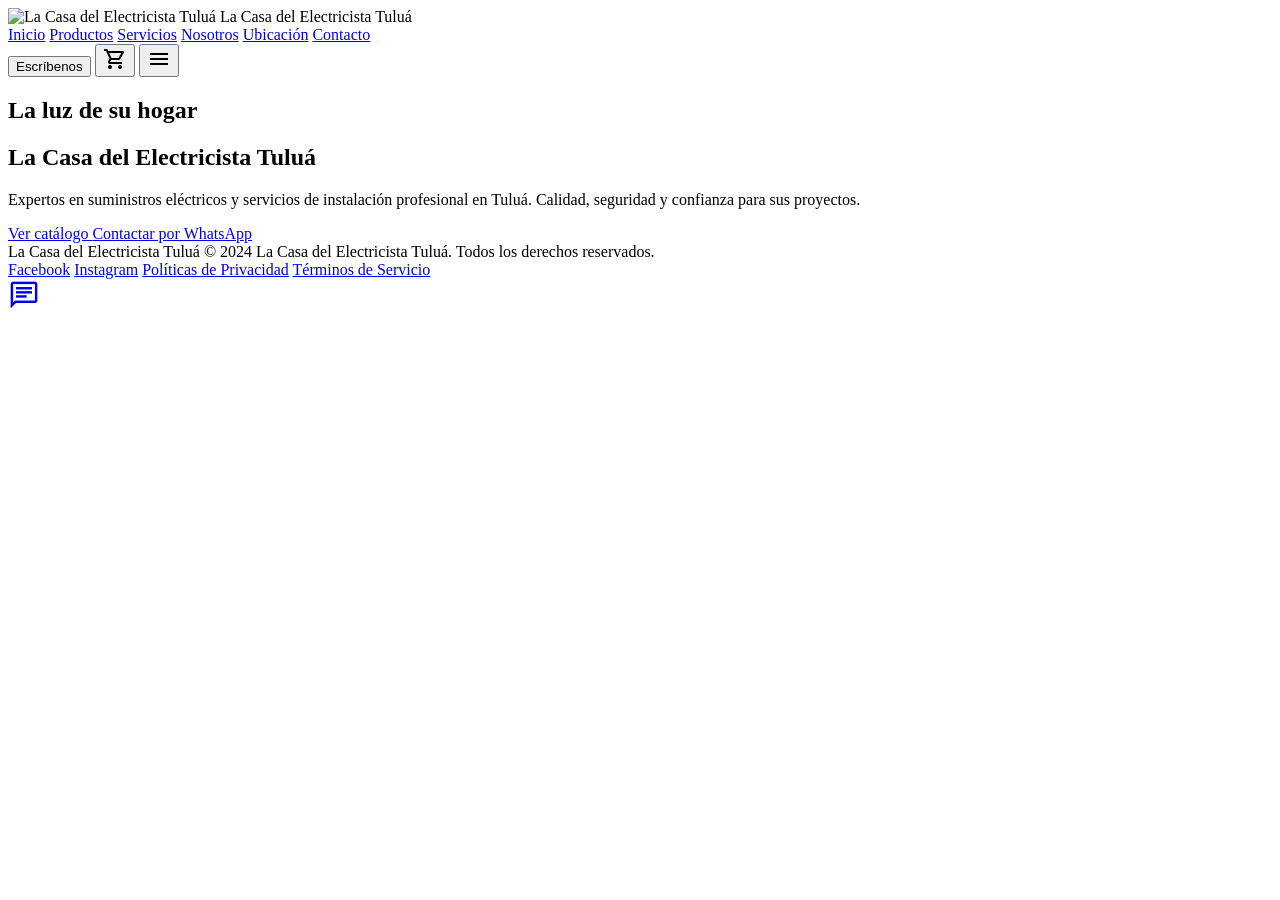
==== index.html @ 611d288b "Add index.html for Vercel static site" ====
<!DOCTYPE html>
<html class="light" lang="es"><head>
<meta charset="utf-8"/>
<meta content="width=device-width, initial-scale=1.0" name="viewport"/>
<title>La Casa del Electricista Tuluá - La luz de su hogar</title>
<!-- Google Fonts: Inter and Montserrat -->
<link href="https://fonts.googleapis.com" rel="preconnect"/>
<link crossorigin="" href="https://fonts.gstatic.com" rel="preconnect"/>
<link href="https://fonts.googleapis.com/css2?family=Inter:wght@400;500;600&amp;family=Montserrat:wght@600;700&amp;display=swap" rel="stylesheet"/>
<!-- Material Symbols Outlined -->
<link href="https://fonts.googleapis.com/css2?family=Material+Symbols+Outlined:wght,FILL@100..700,0..1&amp;display=swap" rel="stylesheet"/>
<link href="https://fonts.googleapis.com/css2?family=Material+Symbols+Outlined:wght,FILL@100..700,0..1&amp;display=swap" rel="stylesheet"/>
<style>
        .material-symbols-outlined {
            font-family: 'Material Symbols Outlined';
            font-weight: normal;
            font-style: normal;
            font-size: 24px;
            line-height: 1;
            letter-spacing: normal;
            text-transform: none;
            display: inline-block;
            white-space: nowrap;
            word-wrap: normal;
            direction: ltr;
            -webkit-font-feature-settings: 'liga';
            -webkit-font-smoothing: antialiased;
        }
    </style>
<!-- Tailwind CSS -->
<script src="https://cdn.tailwindcss.com?plugins=forms,container-queries"></script>
<script id="tailwind-config">
        tailwind.config = {
            darkMode: "class",
            theme: {
                extend: {
                    "colors": {
                        "tertiary-fixed": "#66ff8e",
                        "on-primary-fixed-variant": "#5b4300",
                        "on-secondary-container": "#55637d",
                        "surface": "#f7f9fb",
                        "secondary": "#515f78",
                        "secondary-fixed-dim": "#b9c7e4",
                        "on-error-container": "#93000a",
                        "surface-tint": "#785900",
                        "surface-bright": "#f7f9fb",
                        "on-tertiary-container": "#00632a",
                        "primary-fixed": "#ffdf9e",
                        "on-tertiary": "#ffffff",
                        "surface-container-high": "#e6e8ea",
                        "on-secondary": "#ffffff",
                        "error": "#ba1a1a",
                        "surface-container": "#eceef0",
                        "on-surface": "#191c1e",
                        "tertiary-fixed-dim": "#3de273",
                        "on-background": "#191c1e",
                        "on-tertiary-fixed-variant": "#005322",
                        "on-surface-variant": "#4f4632",
                        "surface-container-highest": "#e0e3e5",
                        "primary": "#785900",
                        "primary-fixed-dim": "#fabd00",
                        "background": "#f7f9fb",
                        "tertiary": "#006d2f",
                        "outline-variant": "#d4c5ab",
                        "secondary-fixed": "#d6e3ff",
                        "on-secondary-fixed-variant": "#39475f",
                        "inverse-on-surface": "#eff1f3",
                        "inverse-surface": "#2d3133",
                        "on-primary-fixed": "#261a00",
                        "secondary-container": "#d2e0fe",
                        "surface-dim": "#d8dadc",
                        "error-container": "#ffdad6",
                        "on-tertiary-fixed": "#002109",
                        "on-primary": "#ffffff",
                        "surface-container-low": "#f2f4f6",
                        "outline": "#827660",
                        "surface-container-lowest": "#ffffff",
                        "surface-variant": "#e0e3e5",
                        "primary-container": "#ffc107",
                        "on-secondary-fixed": "#0d1c32",
                        "inverse-primary": "#fabd00",
                        "on-primary-container": "#6d5100",
                        "on-error": "#ffffff",
                        "tertiary-container": "#43e777"
                    },
                    "borderRadius": {
                        "DEFAULT": "0.25rem",
                        "lg": "0.5rem",
                        "xl": "0.75rem",
                        "full": "9999px"
                    },
                    "spacing": {
                        "stack-md": "16px",
                        "stack-lg": "32px",
                        "stack-sm": "8px",
                        "gutter": "24px",
                        "margin-mobile": "16px",
                        "unit": "4px",
                        "margin-desktop": "48px",
                        "container-max": "1280px"
                    },
                    "fontFamily": {
                        "label-md": ["Inter"],
                        "body-md": ["Inter"],
                        "headline-lg": ["Montserrat"],
                        "body-lg": ["Inter"],
                        "headline-lg-mobile": ["Montserrat"],
                        "label-sm": ["Inter"],
                        "headline-md": ["Montserrat"],
                        "headline-xl": ["Montserrat"]
                    },
                    "fontSize": {
                        "label-md": ["14px", { "lineHeight": "20px", "fontWeight": "600" }],
                        "body-md": ["16px", { "lineHeight": "24px", "fontWeight": "400" }],
                        "headline-lg": ["32px", { "lineHeight": "40px", "letterSpacing": "-0.01em", "fontWeight": "700" }],
                        "body-lg": ["18px", { "lineHeight": "28px", "fontWeight": "400" }],
                        "headline-lg-mobile": ["28px", { "lineHeight": "36px", "fontWeight": "700" }],
                        "label-sm": ["12px", { "lineHeight": "16px", "fontWeight": "500" }],
                        "headline-md": ["24px", { "lineHeight": "32px", "fontWeight": "600" }],
                        "headline-xl": ["48px", { "lineHeight": "56px", "letterSpacing": "-0.02em", "fontWeight": "700" }]
                    }
                }
            }
        }
    </script>
</head>
<body class="bg-background text-on-background font-body-md antialiased selection:bg-primary-container selection:text-on-primary-container">
<!-- TopNavBar -->
<nav class="sticky top-0 w-full z-50 flex justify-between items-center px-gutter py-4 bg-surface/95 backdrop-blur-md border-b border-outline-variant dark:border-outline shadow-sm dark:shadow-none">
<div class="flex items-center gap-unit">
<img alt="La Casa del Electricista Tuluá" class="h-10 w-10 object-contain" src="https://lh3.googleusercontent.com/aida-public/[base64]"/>
<span class="text-headline-md font-headline-md font-bold text-primary dark:text-primary-fixed-dim hidden sm:block ml-2">La Casa del Electricista Tuluá</span>
</div>
<div class="hidden lg:flex items-center gap-stack-md font-label-md text-label-md">
<a class="text-primary dark:text-primary-fixed-dim border-b-2 border-primary dark:border-primary-fixed-dim pb-1" href="#">Inicio</a>
<a class="text-secondary dark:text-secondary-fixed-dim hover:text-primary dark:hover:text-primary-fixed-dim transition-colors hover:bg-surface-container-low dark:hover:bg-surface-container-highest px-2 py-1 rounded" href="#productos">Productos</a>
<a class="text-secondary dark:text-secondary-fixed-dim hover:text-primary dark:hover:text-primary-fixed-dim transition-colors hover:bg-surface-container-low dark:hover:bg-surface-container-highest px-2 py-1 rounded" href="#servicios">Servicios</a>
<a class="text-secondary dark:text-secondary-fixed-dim hover:text-primary dark:hover:text-primary-fixed-dim transition-colors hover:bg-surface-container-low dark:hover:bg-surface-container-highest px-2 py-1 rounded" href="#nosotros">Nosotros</a>
<a class="text-secondary dark:text-secondary-fixed-dim hover:text-primary dark:hover:text-primary-fixed-dim transition-colors hover:bg-surface-container-low dark:hover:bg-surface-container-highest px-2 py-1 rounded" href="#ubicacion">Ubicación</a>
<a class="text-secondary dark:text-secondary-fixed-dim hover:text-primary dark:hover:text-primary-fixed-dim transition-colors hover:bg-surface-container-low dark:hover:bg-surface-container-highest px-2 py-1 rounded" href="#contacto">Contacto</a>
</div>
<div class="flex items-center gap-stack-md">
<button class="hidden md:flex items-center gap-2 bg-[#25D366] text-white font-label-md px-4 py-2 rounded-lg hover:opacity-90 transition-opacity">
                Escríbenos
            </button>
<button class="p-2 text-primary hover:bg-surface-container-low rounded-full transition-colors">
<span class="material-symbols-outlined">shopping_cart</span>
</button>
<button class="lg:hidden p-2 text-primary hover:bg-surface-container-low rounded-full transition-colors">
<span class="material-symbols-outlined">menu</span>
</button>
</div>
</nav>
<!-- Main Content -->
<main>
<!-- Hero Section -->
<section class="relative min-h-[80vh] flex items-center justify-center overflow-hidden">
<div class="absolute inset-0 z-0">
<div class="bg-cover bg-center w-full h-full absolute inset-0" data-alt="A modern, high-end residential interior showcasing sophisticated warm LED lighting design. The scene is bright and airy, reflecting a professional electrical installation. The palette features neutral whites and deep navys with striking golden light accents, conveying trustworthiness and expertise." style="background-image: url('https://lh3.googleusercontent.com/aida-public/[base64]')"></div>
<div class="absolute inset-0 bg-surface/80 backdrop-blur-sm"></div>
</div>
<div class="relative z-10 text-center px-margin-mobile md:px-margin-desktop max-w-container-max mx-auto py-stack-lg">
<h2 class="text-primary-container font-headline-md text-headline-md md:font-headline-lg md:text-headline-lg mb-stack-sm tracking-wide uppercase">La luz de su hogar</h2>
<h1 class="text-primary font-headline-lg-mobile text-headline-lg-mobile md:font-headline-xl md:text-headline-xl font-bold mb-stack-md leading-tight">La Casa del Electricista Tuluá</h1>
<p class="text-on-surface-variant font-body-md text-body-md md:font-body-lg md:text-body-lg max-w-2xl mx-auto mb-stack-lg">
                    Expertos en suministros eléctricos y servicios de instalación profesional en Tuluá. Calidad, seguridad y confianza para sus proyectos.
                </p>
<div class="flex flex-col sm:flex-row gap-stack-md justify-center items-center">
<a class="bg-primary-container text-on-primary-fixed-variant font-label-md text-label-md px-8 py-4 rounded-lg hover:bg-primary-fixed transition-colors w-full sm:w-auto text-center shadow-sm" href="#productos">
                         Ver catálogo
                     </a>
<a class="bg-[#25D366] text-white font-label-md text-label-md px-8 py-4 rounded-lg hover:opacity-91 transition-opacity w-full sm:w-auto text-center shadow-sm flex items-center justify-center gap-2" href="#contacto">
                         Contactar por WhatsApp
                     </a>
</div>
</div>
</section>
</main>
<!-- Footer -->
<footer class="bg-secondary-container dark:bg-on-secondary-fixed-variant text-on-secondary-container dark:text-secondary-fixed w-full py-stack-lg px-gutter flex flex-col md:flex-row justify-between items-center gap-stack-md">
<div class="flex flex-col items-center md:items-start gap-unit">
<span class="font-headline-md text-headline-md font-bold text-on-secondary-container dark:text-secondary-fixed">La Casa del Electricista Tuluá</span>
<span class="font-body-md text-body-md text-on-secondary-container/80">© 2024 La Casa del Electricista Tuluá. Todos los derechos reservados.</span>
</div>
<div class="flex flex-wrap justify-center gap-stack-md font-label-sm text-label-sm">
<a class="text-on-secondary-container dark:text-secondary-fixed-dim hover:text-primary dark:hover:text-primary-fixed transition-colors duration-200 ease-in-out" href="#">Facebook</a>
<a class="text-on-secondary-container dark:text-secondary-fixed-dim hover:text-primary dark:hover:text-primary-fixed transition-colors duration-200 ease-in-out" href="#">Instagram</a>
<a class="text-on-secondary-container dark:text-secondary-fixed-dim hover:text-primary dark:hover:text-primary-fixed transition-colors duration-200 ease-in-out" href="#">Políticas de Privacidad</a>
<a class="text-on-secondary-container dark:text-secondary-fixed-dim hover:text-primary dark:hover:text-primary-fixed transition-colors duration-200 ease-in-out" href="#">Términos de Servicio</a>
</div>
</footer>
<!-- Floating WhatsApp Button -->
<a class="fixed bottom-6 right-6 z-50 bg-[#25D366] text-white p-4 rounded-full shadow-[0_4px_12px_rgba(37,211,102,0.3)] hover:scale-105 transition-transform flex items-center justify-center" href="#">
<span class="material-symbols-outlined" style="font-size: 32px;">chat</span>
</a>
</body>
</html>
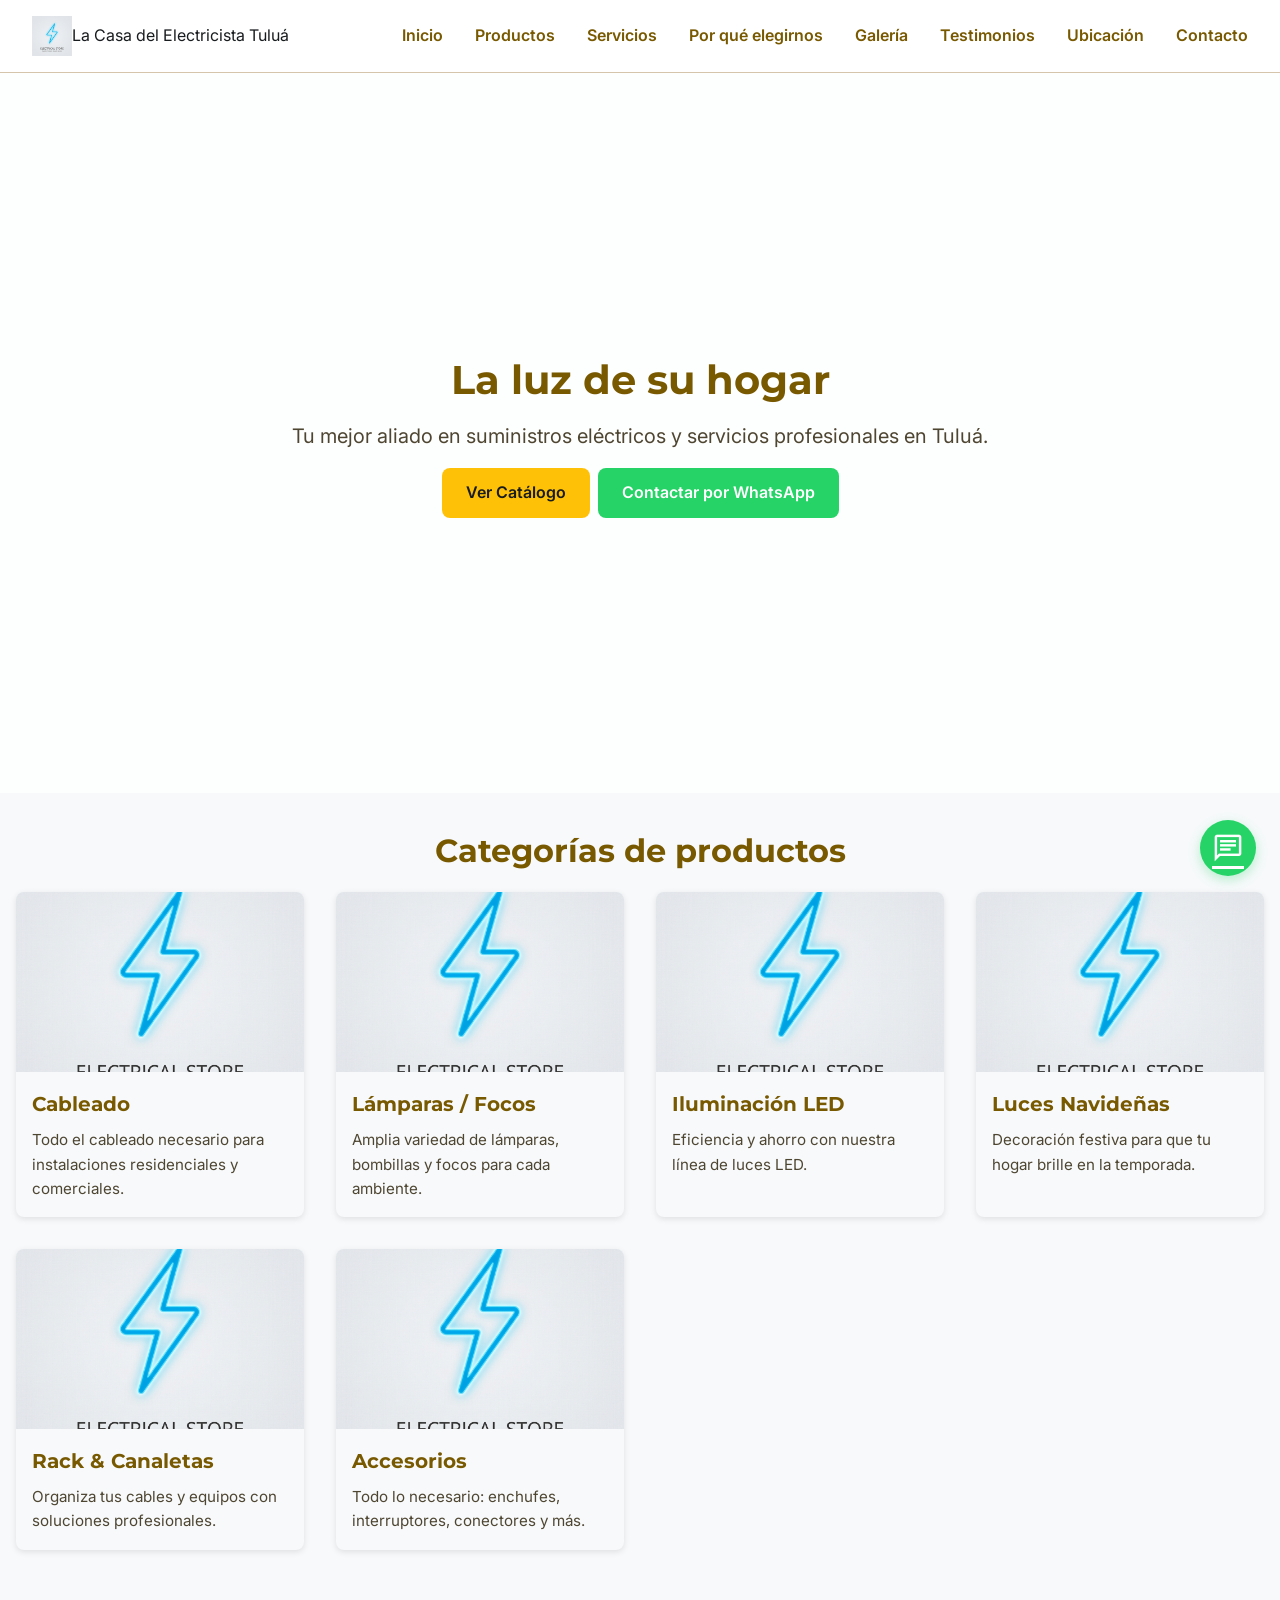
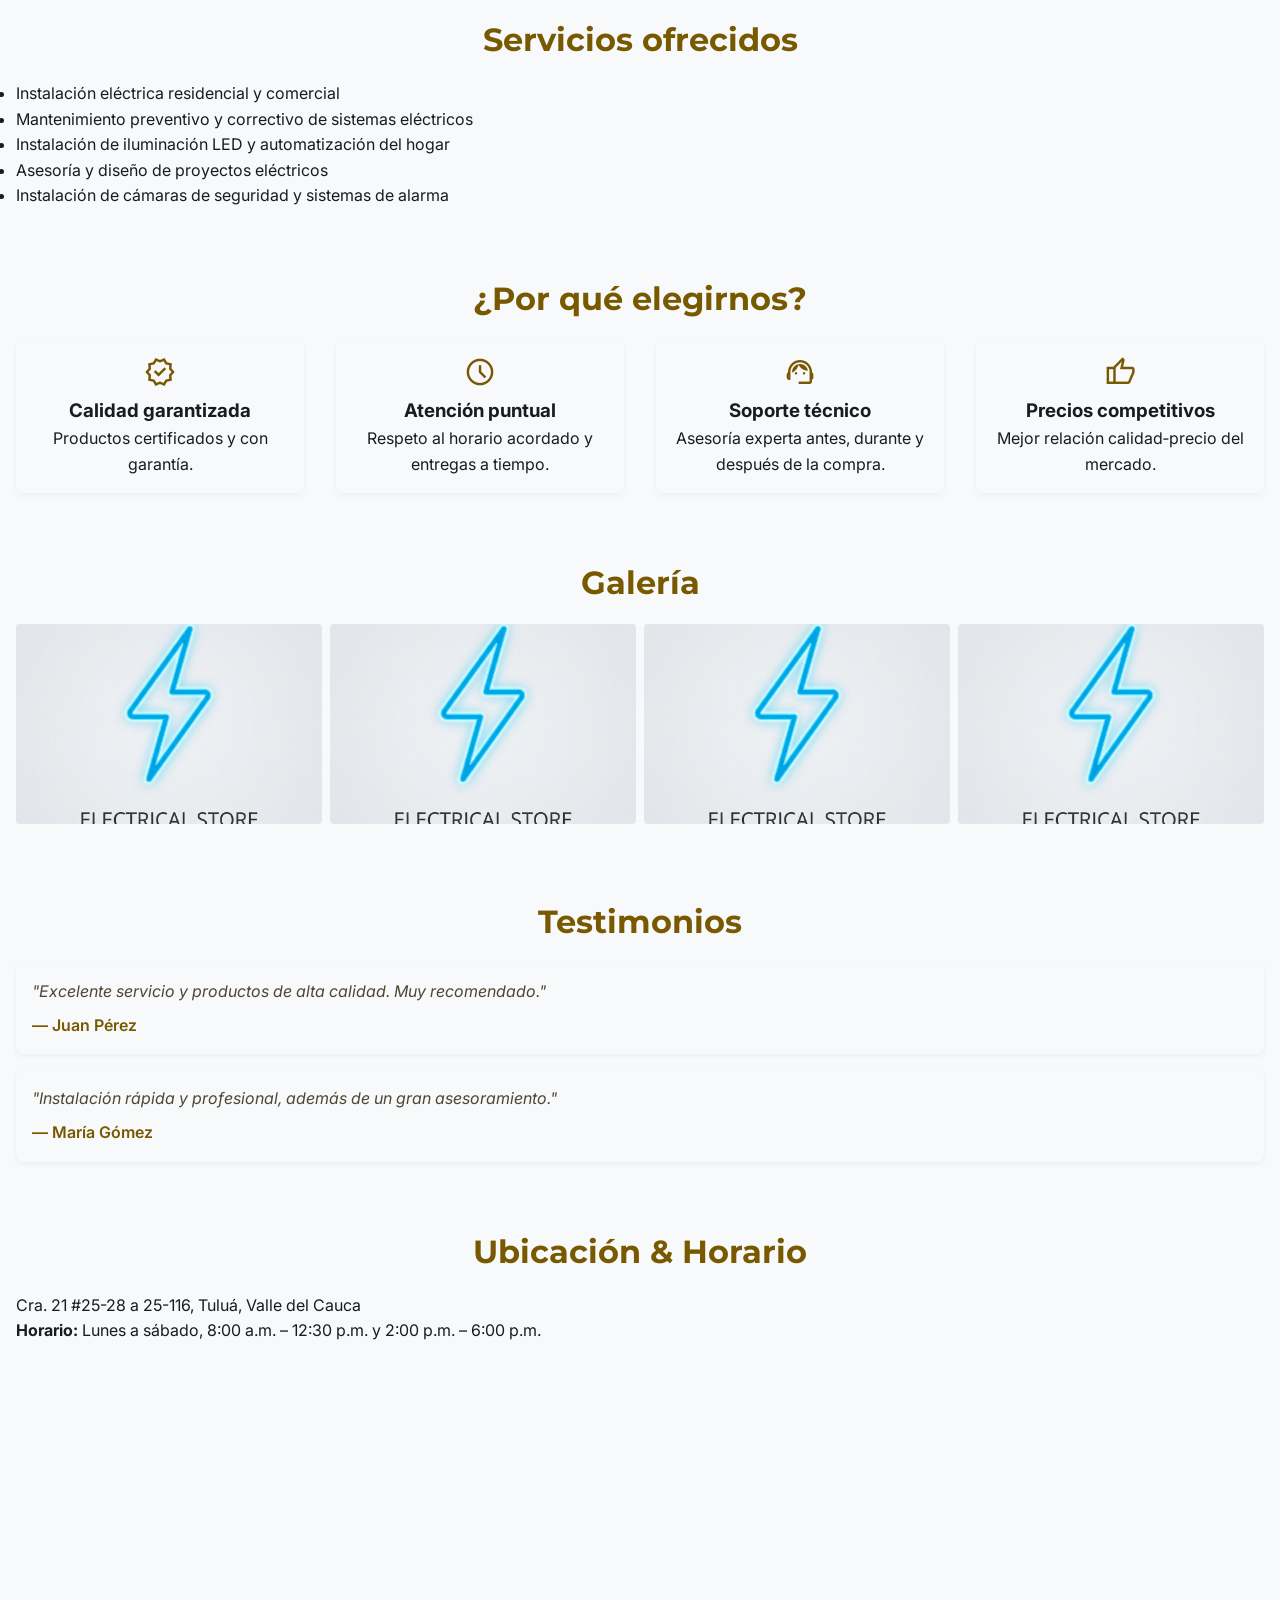
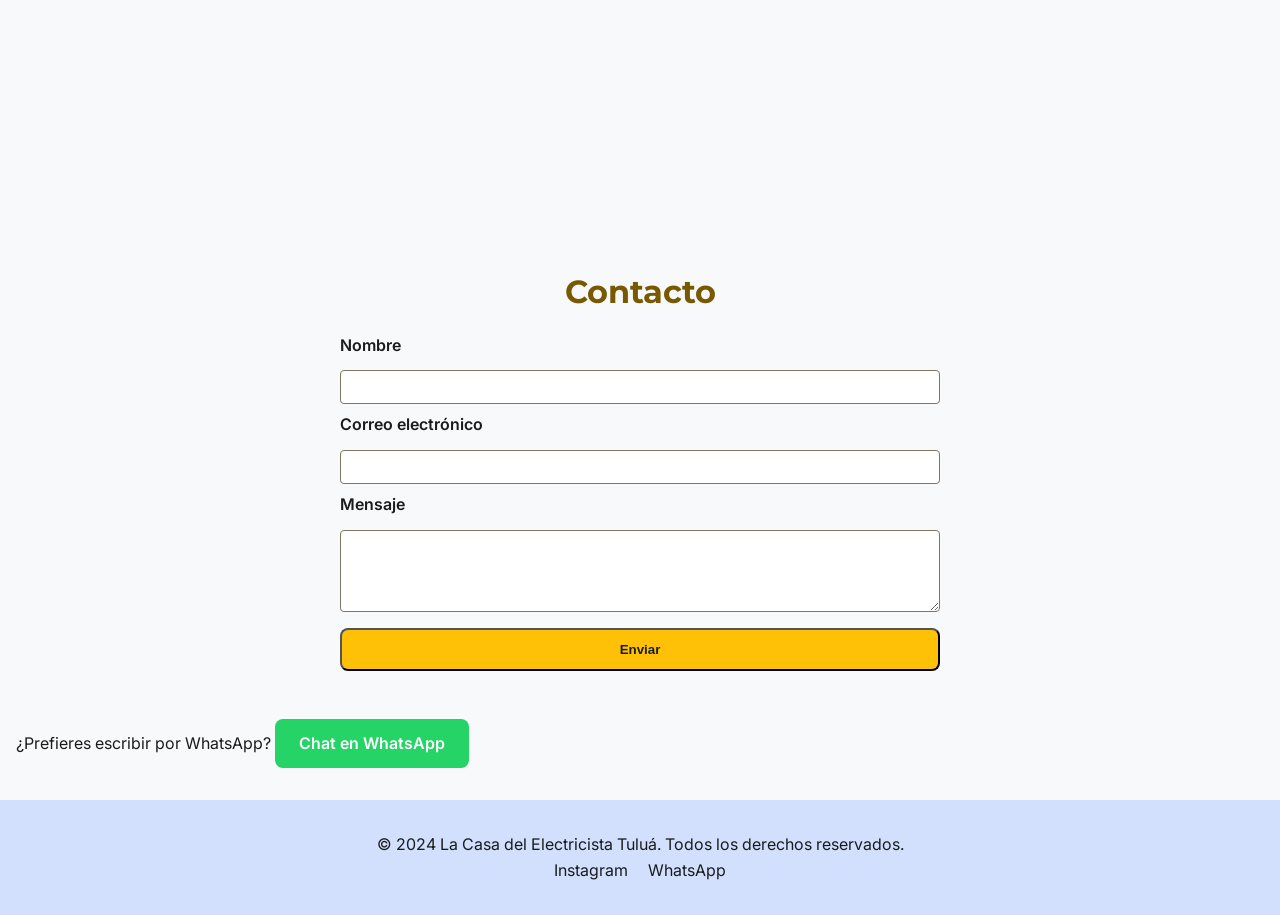
==== commit e617a9c5: "Mejoras de UI y corrección del mapa: centrado y ancho completo del iframe, eliminación del botón de " ====
--- a/index.html
+++ b/index.html
@@ -1,197 +1,228 @@
 <!DOCTYPE html>
-<html class="light" lang="es"><head>
-<meta charset="utf-8"/>
-<meta content="width=device-width, initial-scale=1.0" name="viewport"/>
-<title>La Casa del Electricista Tuluá - La luz de su hogar</title>
-<!-- Google Fonts: Inter and Montserrat -->
-<link href="https://fonts.googleapis.com" rel="preconnect"/>
-<link crossorigin="" href="https://fonts.gstatic.com" rel="preconnect"/>
-<link href="https://fonts.googleapis.com/css2?family=Inter:wght@400;500;600&amp;family=Montserrat:wght@600;700&amp;display=swap" rel="stylesheet"/>
-<!-- Material Symbols Outlined -->
-<link href="https://fonts.googleapis.com/css2?family=Material+Symbols+Outlined:wght,FILL@100..700,0..1&amp;display=swap" rel="stylesheet"/>
-<link href="https://fonts.googleapis.com/css2?family=Material+Symbols+Outlined:wght,FILL@100..700,0..1&amp;display=swap" rel="stylesheet"/>
-<style>
-        .material-symbols-outlined {
-            font-family: 'Material Symbols Outlined';
-            font-weight: normal;
-            font-style: normal;
-            font-size: 24px;
-            line-height: 1;
-            letter-spacing: normal;
-            text-transform: none;
-            display: inline-block;
-            white-space: nowrap;
-            word-wrap: normal;
-            direction: ltr;
-            -webkit-font-feature-settings: 'liga';
-            -webkit-font-smoothing: antialiased;
-        }
-    </style>
-<!-- Tailwind CSS -->
-<script src="https://cdn.tailwindcss.com?plugins=forms,container-queries"></script>
-<script id="tailwind-config">
-        tailwind.config = {
-            darkMode: "class",
-            theme: {
-                extend: {
-                    "colors": {
-                        "tertiary-fixed": "#66ff8e",
-                        "on-primary-fixed-variant": "#5b4300",
-                        "on-secondary-container": "#55637d",
-                        "surface": "#f7f9fb",
-                        "secondary": "#515f78",
-                        "secondary-fixed-dim": "#b9c7e4",
-                        "on-error-container": "#93000a",
-                        "surface-tint": "#785900",
-                        "surface-bright": "#f7f9fb",
-                        "on-tertiary-container": "#00632a",
-                        "primary-fixed": "#ffdf9e",
-                        "on-tertiary": "#ffffff",
-                        "surface-container-high": "#e6e8ea",
-                        "on-secondary": "#ffffff",
-                        "error": "#ba1a1a",
-                        "surface-container": "#eceef0",
-                        "on-surface": "#191c1e",
-                        "tertiary-fixed-dim": "#3de273",
-                        "on-background": "#191c1e",
-                        "on-tertiary-fixed-variant": "#005322",
-                        "on-surface-variant": "#4f4632",
-                        "surface-container-highest": "#e0e3e5",
-                        "primary": "#785900",
-                        "primary-fixed-dim": "#fabd00",
-                        "background": "#f7f9fb",
-                        "tertiary": "#006d2f",
-                        "outline-variant": "#d4c5ab",
-                        "secondary-fixed": "#d6e3ff",
-                        "on-secondary-fixed-variant": "#39475f",
-                        "inverse-on-surface": "#eff1f3",
-                        "inverse-surface": "#2d3133",
-                        "on-primary-fixed": "#261a00",
-                        "secondary-container": "#d2e0fe",
-                        "surface-dim": "#d8dadc",
-                        "error-container": "#ffdad6",
-                        "on-tertiary-fixed": "#002109",
-                        "on-primary": "#ffffff",
-                        "surface-container-low": "#f2f4f6",
-                        "outline": "#827660",
-                        "surface-container-lowest": "#ffffff",
-                        "surface-variant": "#e0e3e5",
-                        "primary-container": "#ffc107",
-                        "on-secondary-fixed": "#0d1c32",
-                        "inverse-primary": "#fabd00",
-                        "on-primary-container": "#6d5100",
-                        "on-error": "#ffffff",
-                        "tertiary-container": "#43e777"
-                    },
-                    "borderRadius": {
-                        "DEFAULT": "0.25rem",
-                        "lg": "0.5rem",
-                        "xl": "0.75rem",
-                        "full": "9999px"
-                    },
-                    "spacing": {
-                        "stack-md": "16px",
-                        "stack-lg": "32px",
-                        "stack-sm": "8px",
-                        "gutter": "24px",
-                        "margin-mobile": "16px",
-                        "unit": "4px",
-                        "margin-desktop": "48px",
-                        "container-max": "1280px"
-                    },
-                    "fontFamily": {
-                        "label-md": ["Inter"],
-                        "body-md": ["Inter"],
-                        "headline-lg": ["Montserrat"],
-                        "body-lg": ["Inter"],
-                        "headline-lg-mobile": ["Montserrat"],
-                        "label-sm": ["Inter"],
-                        "headline-md": ["Montserrat"],
-                        "headline-xl": ["Montserrat"]
-                    },
-                    "fontSize": {
-                        "label-md": ["14px", { "lineHeight": "20px", "fontWeight": "600" }],
-                        "body-md": ["16px", { "lineHeight": "24px", "fontWeight": "400" }],
-                        "headline-lg": ["32px", { "lineHeight": "40px", "letterSpacing": "-0.01em", "fontWeight": "700" }],
-                        "body-lg": ["18px", { "lineHeight": "28px", "fontWeight": "400" }],
-                        "headline-lg-mobile": ["28px", { "lineHeight": "36px", "fontWeight": "700" }],
-                        "label-sm": ["12px", { "lineHeight": "16px", "fontWeight": "500" }],
-                        "headline-md": ["24px", { "lineHeight": "32px", "fontWeight": "600" }],
-                        "headline-xl": ["48px", { "lineHeight": "56px", "letterSpacing": "-0.02em", "fontWeight": "700" }]
-                    }
-                }
-            }
-        }
-    </script>
+<html lang="es" dir="ltr" class="light">
+<head>
+  <meta charset="utf-8" />
+  <meta name="viewport" content="width=device-width, initial-scale=1.0" />
+  <title>La Casa del Electricista Tuluá – La luz de su hogar</title>
+  <meta name="description" content="La Casa del Electricista Tuluá vende artículos eléctricos para el hogar: cableado, lámparas, focos, luces LED, luces navideñas, rack y canaletas, accesorios. Horario: L‑S 8‑12:30 y 14‑18. Contacto por WhatsApp." />
+  <meta property="og:title" content="La Casa del Electricista Tuluá – La luz de su hogar" />
+  <meta property="og:description" content="Venta de artículos eléctricos y servicios de instalación en Tuluá." />
+  <meta property="og:image" content="/assets/img/og-image.webp" />
+  <meta property="og:url" content="https://la-casa-del-electricista-cyan.vercel.app/" />
+  <meta property="og:type" content="website" />
+  <link rel="icon" href="/favicon.svg" type="image/svg+xml" />
+  <link href="https://fonts.googleapis.com" rel="preconnect" />
+  <link href="https://fonts.gstatic.com" rel="preconnect" crossorigin />
+  <link href="https://fonts.googleapis.com/css2?family=Inter:wght@400;500;600&family=Montserrat:wght@600;700&display=swap" rel="stylesheet" />
+  <link href="https://fonts.googleapis.com/css2?family=Material+Symbols+Outlined:wght,FILL@100..700,0..1&display=swap" rel="stylesheet" />
+  <link rel="stylesheet" href="/css/styles.css" />
+  <script src="/js/main.js" defer></script>
 </head>
-<body class="bg-background text-on-background font-body-md antialiased selection:bg-primary-container selection:text-on-primary-container">
-<!-- TopNavBar -->
-<nav class="sticky top-0 w-full z-50 flex justify-between items-center px-gutter py-4 bg-surface/95 backdrop-blur-md border-b border-outline-variant dark:border-outline shadow-sm dark:shadow-none">
-<div class="flex items-center gap-unit">
-<img alt="La Casa del Electricista Tuluá" class="h-10 w-10 object-contain" src="https://lh3.googleusercontent.com/aida-public/[base64]"/>
-<span class="text-headline-md font-headline-md font-bold text-primary dark:text-primary-fixed-dim hidden sm:block ml-2">La Casa del Electricista Tuluá</span>
+<body>
+  <!-- Header / Nav -->
+  <header class="header" role="banner">
+    <div class="header__logo">
+      <img src="/assets/img/placeholder.webp" alt="Logo La Casa del Electricista" />
+      <span class="header__title">La Casa del Electricista Tuluá</span>
+    </div>
+    <nav class="header__nav" role="navigation" aria-label="Menú principal">
+      <a href="#inicio">Inicio</a>
+      <a href="#productos">Productos</a>
+      <a href="#servicios">Servicios</a>
+      <a href="#por-que">Por qué elegirnos</a>
+      <a href="#galeria">Galería</a>
+      <a href="#testimonios">Testimonios</a>
+      <a href="#ubicacion">Ubicación</a>
+      <a href="#contacto">Contacto</a>
+    </nav>
+    <button class="header__toggle" aria-label="Abrir menú">
+      <span class="material-symbols-outlined">menu</span>
+    </button>
+  </header>
+
+  <!-- Hero Section -->
+  <section id="inicio" class="hero" style="background-image:url('/assets/img/hero.webp');" aria-label="Sección principal">
+    <div class="hero__content">
+      <h1 class="hero__title">La luz de su hogar</h1>
+      <p class="hero__subtitle">Tu mejor aliado en suministros eléctricos y servicios profesionales en Tuluá.</p>
+      <div class="hero__cta">
+        <a href="#productos" class="btn btn--primary">Ver Catálogo</a>
+        <a href="https://wa.me/573225260056" class="btn btn--whatsapp" target="_blank" rel="noopener">Contactar por WhatsApp</a>
+      </div>
+    </div>
+  </section>
+
+  <!-- Categorías de Productos -->
+  <section id="productos" class="section">
+    <h2 class="section__title">Categorías de productos</h2>
+    <div class="categories">
+      <article class="category">
+        <img src="/assets/img/placeholder.webp" alt="Cableado eléctrico" class="category__img" loading="lazy" />
+        <div class="category__content">
+          <h3 class="category__title">Cableado</h3>
+          <p class="category__desc">Todo el cableado necesario para instalaciones residenciales y comerciales.</p>
+        </div>
+      </article>
+      <article class="category">
+        <img src="/assets/img/placeholder.webp" alt="Lámparas y focos" class="category__img" loading="lazy" />
+        <div class="category__content">
+          <h3 class="category__title">Lámparas / Focos</h3>
+          <p class="category__desc">Amplia variedad de lámparas, bombillas y focos para cada ambiente.</p>
+        </div>
+      </article>
+      <article class="category">
+        <img src="/assets/img/placeholder.webp" alt="Iluminación LED" class="category__img" loading="lazy" />
+        <div class="category__content">
+          <h3 class="category__title">Iluminación LED</h3>
+          <p class="category__desc">Eficiencia y ahorro con nuestra línea de luces LED.</p>
+        </div>
+      </article>
+      <article class="category">
+        <img src="/assets/img/placeholder.webp" alt="Luces navideñas" class="category__img" loading="lazy" />
+        <div class="category__content">
+          <h3 class="category__title">Luces Navideñas</h3>
+          <p class="category__desc">Decoración festiva para que tu hogar brille en la temporada.</p>
+        </div>
+      </article>
+      <article class="category">
+        <img src="/assets/img/placeholder.webp" alt="Rack y canaletas" class="category__img" loading="lazy" />
+        <div class="category__content">
+          <h3 class="category__title">Rack &amp; Canaletas</h3>
+          <p class="category__desc">Organiza tus cables y equipos con soluciones profesionales.</p>
+        </div>
+      </article>
+      <article class="category">
+        <img src="/assets/img/placeholder.webp" alt="Accesorios eléctricos" class="category__img" loading="lazy" />
+        <div class="category__content">
+          <h3 class="category__title">Accesorios</h3>
+          <p class="category__desc">Todo lo necesario: enchufes, interruptores, conectores y más.</p>
+        </div>
+      </article>
+    </div>
+  </section>
+
+  <!-- Servicios -->
+  <section id="servicios" class="section">
+    <h2 class="section__title">Servicios ofrecidos</h2>
+    <ul class="services">
+      <li>Instalación eléctrica residencial y comercial</li>
+      <li>Mantenimiento preventivo y correctivo de sistemas eléctricos</li>
+      <li>Instalación de iluminación LED y automatización del hogar</li>
+      <li>Asesoría y diseño de proyectos eléctricos</li>
+      <li>Instalación de cámaras de seguridad y sistemas de alarma</li>
+    </ul>
+  </section>
+
+  <!-- Por qué elegirnos -->
+  <section id="por-que" class="section">
+    <h2 class="section__title">¿Por qué elegirnos?</h2>
+    <div class="why">
+      <div class="why__item">
+        <span class="material-symbols-outlined why__icon">verified</span>
+        <h3 class="why__title">Calidad garantizada</h3>
+        <p>Productos certificados y con garantía.</p>
+      </div>
+      <div class="why__item">
+        <span class="material-symbols-outlined why__icon">schedule</span>
+        <h3 class="why__title">Atención puntual</h3>
+        <p>Respeto al horario acordado y entregas a tiempo.</p>
+      </div>
+      <div class="why__item">
+        <span class="material-symbols-outlined why__icon">support_agent</span>
+        <h3 class="why__title">Soporte técnico</h3>
+        <p>Asesoría experta antes, durante y después de la compra.</p>
+      </div>
+      <div class="why__item">
+        <span class="material-symbols-outlined why__icon">thumb_up</span>
+        <h3 class="why__title">Precios competitivos</h3>
+        <p>Mejor relación calidad‑precio del mercado.</p>
+      </div>
+    </div>
+  </section>
+
+  <!-- Galería -->
+  <section id="galeria" class="section">
+    <h2 class="section__title">Galería</h2>
+    <div class="gallery">
+      <a href="/assets/img/placeholder.webp" class="gallery__item" target="_blank" rel="noopener">
+        <img src="/assets/img/placeholder.webp" alt="Galería foto 1" loading="lazy" />
+      </a>
+      <a href="/assets/img/placeholder.webp" class="gallery__item" target="_blank" rel="noopener">
+        <img src="/assets/img/placeholder.webp" alt="Galería foto 2" loading="lazy" />
+      </a>
+      <a href="/assets/img/placeholder.webp" class="gallery__item" target="_blank" rel="noopener">
+        <img src="/assets/img/placeholder.webp" alt="Galería foto 3" loading="lazy" />
+      </a>
+      <a href="/assets/img/placeholder.webp" class="gallery__item" target="_blank" rel="noopener">
+        <img src="/assets/img/placeholder.webp" alt="Galería foto 4" loading="lazy" />
+      </a>
+    </div>
+  </section>
+
+  <!-- Testimonios -->
+  <section id="testimonios" class="section">
+    <h2 class="section__title">Testimonios</h2>
+    <div class="testimonials">
+      <article class="testimonial__card">
+        <p class="testimonial__text">"Excelente servicio y productos de alta calidad. Muy recomendado."</p>
+        <p class="testimonial__author">— Juan Pérez</p>
+      </article>
+      <article class="testimonial__card">
+        <p class="testimonial__text">"Instalación rápida y profesional, además de un gran asesoramiento."</p>
+        <p class="testimonial__author">— María Gómez</p>
+      </article>
+    </div>
+  </section>
+
+  <!-- Ubicación y Horario -->
+  <section id="ubicacion" class="section">
+    <h2 class="section__title">Ubicación &amp; Horario</h2>
+    <p class="location__address">Cra. 21 #25-28 a 25-116, Tuluá, Valle del Cauca</p>
+
+    <p class="location__hours"><strong>Horario:</strong> Lunes a sábado, 8:00 a.m. – 12:30 p.m. y 2:00 p.m. – 6:00 p.m.</p>
+    <div class="map-container" style="text-align:center;">
+  <iframe src="https://www.google.com/maps/embed?pb=!1m14!1m8!1m3!1d15918.715478965682!2d-76.2182870128418!3d4.085641899999996!3m2!1i1024!2i768!4f13.1!3m3!1m2!1s0x8e39c59a514ab58f%3A0x631955dd6b358de!2sLa%20Casa%20del%20Electricista%20Tulua-Cableado%20electrico%20tulua-Luces%20tulua-led%20tulua-navidad%20tulua!5e0!3m2!1ses-419!2sco!4v1783901759185!5m2!1ses-419!2sco"
+          width="100%" height="450" style="border:0; max-width:100%;"
+          allowfullscreen="" loading="lazy"
+          referrerpolicy="strict-origin-when-cross-origin"></iframe>
+  <br>
+  
 </div>
-<div class="hidden lg:flex items-center gap-stack-md font-label-md text-label-md">
-<a class="text-primary dark:text-primary-fixed-dim border-b-2 border-primary dark:border-primary-fixed-dim pb-1" href="#">Inicio</a>
-<a class="text-secondary dark:text-secondary-fixed-dim hover:text-primary dark:hover:text-primary-fixed-dim transition-colors hover:bg-surface-container-low dark:hover:bg-surface-container-highest px-2 py-1 rounded" href="#productos">Productos</a>
-<a class="text-secondary dark:text-secondary-fixed-dim hover:text-primary dark:hover:text-primary-fixed-dim transition-colors hover:bg-surface-container-low dark:hover:bg-surface-container-highest px-2 py-1 rounded" href="#servicios">Servicios</a>
-<a class="text-secondary dark:text-secondary-fixed-dim hover:text-primary dark:hover:text-primary-fixed-dim transition-colors hover:bg-surface-container-low dark:hover:bg-surface-container-highest px-2 py-1 rounded" href="#nosotros">Nosotros</a>
-<a class="text-secondary dark:text-secondary-fixed-dim hover:text-primary dark:hover:text-primary-fixed-dim transition-colors hover:bg-surface-container-low dark:hover:bg-surface-container-highest px-2 py-1 rounded" href="#ubicacion">Ubicación</a>
-<a class="text-secondary dark:text-secondary-fixed-dim hover:text-primary dark:hover:text-primary-fixed-dim transition-colors hover:bg-surface-container-low dark:hover:bg-surface-container-highest px-2 py-1 rounded" href="#contacto">Contacto</a>
-</div>
-<div class="flex items-center gap-stack-md">
-<button class="hidden md:flex items-center gap-2 bg-[#25D366] text-white font-label-md px-4 py-2 rounded-lg hover:opacity-90 transition-opacity">
-                Escríbenos
-            </button>
-<button class="p-2 text-primary hover:bg-surface-container-low rounded-full transition-colors">
-<span class="material-symbols-outlined">shopping_cart</span>
-</button>
-<button class="lg:hidden p-2 text-primary hover:bg-surface-container-low rounded-full transition-colors">
-<span class="material-symbols-outlined">menu</span>
-</button>
-</div>
-</nav>
-<!-- Main Content -->
-<main>
-<!-- Hero Section -->
-<section class="relative min-h-[80vh] flex items-center justify-center overflow-hidden">
-<div class="absolute inset-0 z-0">
-<div class="bg-cover bg-center w-full h-full absolute inset-0" data-alt="A modern, high-end residential interior showcasing sophisticated warm LED lighting design. The scene is bright and airy, reflecting a professional electrical installation. The palette features neutral whites and deep navys with striking golden light accents, conveying trustworthiness and expertise." style="background-image: url('https://lh3.googleusercontent.com/aida-public/[base64]')"></div>
-<div class="absolute inset-0 bg-surface/80 backdrop-blur-sm"></div>
-</div>
-<div class="relative z-10 text-center px-margin-mobile md:px-margin-desktop max-w-container-max mx-auto py-stack-lg">
-<h2 class="text-primary-container font-headline-md text-headline-md md:font-headline-lg md:text-headline-lg mb-stack-sm tracking-wide uppercase">La luz de su hogar</h2>
-<h1 class="text-primary font-headline-lg-mobile text-headline-lg-mobile md:font-headline-xl md:text-headline-xl font-bold mb-stack-md leading-tight">La Casa del Electricista Tuluá</h1>
-<p class="text-on-surface-variant font-body-md text-body-md md:font-body-lg md:text-body-lg max-w-2xl mx-auto mb-stack-lg">
-                    Expertos en suministros eléctricos y servicios de instalación profesional en Tuluá. Calidad, seguridad y confianza para sus proyectos.
-                </p>
-<div class="flex flex-col sm:flex-row gap-stack-md justify-center items-center">
-<a class="bg-primary-container text-on-primary-fixed-variant font-label-md text-label-md px-8 py-4 rounded-lg hover:bg-primary-fixed transition-colors w-full sm:w-auto text-center shadow-sm" href="#productos">
-                         Ver catálogo
-                     </a>
-<a class="bg-[#25D366] text-white font-label-md text-label-md px-8 py-4 rounded-lg hover:opacity-91 transition-opacity w-full sm:w-auto text-center shadow-sm flex items-center justify-center gap-2" href="#contacto">
-                         Contactar por WhatsApp
-                     </a>
-</div>
-</div>
-</section>
-</main>
-<!-- Footer -->
-<footer class="bg-secondary-container dark:bg-on-secondary-fixed-variant text-on-secondary-container dark:text-secondary-fixed w-full py-stack-lg px-gutter flex flex-col md:flex-row justify-between items-center gap-stack-md">
-<div class="flex flex-col items-center md:items-start gap-unit">
-<span class="font-headline-md text-headline-md font-bold text-on-secondary-container dark:text-secondary-fixed">La Casa del Electricista Tuluá</span>
-<span class="font-body-md text-body-md text-on-secondary-container/80">© 2024 La Casa del Electricista Tuluá. Todos los derechos reservados.</span>
-</div>
-<div class="flex flex-wrap justify-center gap-stack-md font-label-sm text-label-sm">
-<a class="text-on-secondary-container dark:text-secondary-fixed-dim hover:text-primary dark:hover:text-primary-fixed transition-colors duration-200 ease-in-out" href="#">Facebook</a>
-<a class="text-on-secondary-container dark:text-secondary-fixed-dim hover:text-primary dark:hover:text-primary-fixed transition-colors duration-200 ease-in-out" href="#">Instagram</a>
-<a class="text-on-secondary-container dark:text-secondary-fixed-dim hover:text-primary dark:hover:text-primary-fixed transition-colors duration-200 ease-in-out" href="#">Políticas de Privacidad</a>
-<a class="text-on-secondary-container dark:text-secondary-fixed-dim hover:text-primary dark:hover:text-primary-fixed transition-colors duration-200 ease-in-out" href="#">Términos de Servicio</a>
-</div>
-</footer>
-<!-- Floating WhatsApp Button -->
-<a class="fixed bottom-6 right-6 z-50 bg-[#25D366] text-white p-4 rounded-full shadow-[0_4px_12px_rgba(37,211,102,0.3)] hover:scale-105 transition-transform flex items-center justify-center" href="#">
-<span class="material-symbols-outlined" style="font-size: 32px;">chat</span>
-</a>
+  </section>
+
+  <!-- Contacto -->
+  <section id="contacto" class="section">
+    <h2 class="section__title">Contacto</h2>
+    <form class="contact__form" action="https://formspree.io/f/your-form-id" method="POST" aria-label="Formulario de contacto">
+      <label for="name">Nombre</label>
+      <input type="text" id="name" name="name" required />
+
+      <label for="email">Correo electrónico</label>
+      <input type="email" id="email" name="email" required />
+
+      <label for="message">Mensaje</label>
+      <textarea id="message" name="message" rows="4" required></textarea>
+
+      <button type="submit" class="btn btn--primary">Enviar</button>
+    </form>
+    <p class="contact__whatsapp">
+      ¿Prefieres escribir por WhatsApp?
+      <a href="https://wa.me/573225260056" target="_blank" rel="noopener" class="btn btn--whatsapp">Chat en WhatsApp</a>
+    </p>
+  </section>
+
+  <!-- Footer -->
+  <footer class="footer" role="contentinfo">
+    <p>&copy; 2024 La Casa del Electricista Tuluá. Todos los derechos reservados.</p>
+    <nav aria-label="Enlaces de redes sociales">
+      <a href="https://www.instagram.com/casa.delelectricista/" target="_blank" rel="noopener">Instagram</a>
+      <a href="https://wa.me/573225260056" target="_blank" rel="noopener">WhatsApp</a>
+    </nav>
+  </footer>
+
+  <!-- Botón flotante WhatsApp -->
+  <a href="https://wa.me/573225260056" class="whatsapp-float" aria-label="Abrir WhatsApp">
+    <span class="material-symbols-outlined" style="font-size:32px;">chat</span>
+  </a>
 </body>
 </html>
--- a/css/styles.css
+++ b/css/styles.css
@@ -0,0 +1,126 @@
+/* css/styles.css */
+:root {
+  /* Color palette from DESIGN.md */
+  --color-primary: #785900; /* Electric Gold */
+  --color-primary-container: #ffc107;
+  --color-primary-fixed: #ffdf9e;
+  --color-primary-fixed-dim: #fabd00;
+  --color-secondary: #515f78; /* Deep Navy */
+  --color-secondary-container: #d2e0fe;
+  --color-surface: #f7f9fb;
+  --color-surface-variant: #e0e3e5;
+  --color-background: #f7f9fb;
+  --color-on-primary: #ffffff;
+  --color-on-primary-container: #6d5100;
+  --color-on-secondary: #ffffff;
+  --color-on-surface: #191c1e;
+  --color-on-surface-variant: #4f4632;
+  --color-success: #66ff8e; /* Success Green */
+  --color-error: #ba1a1a;
+  --color-outline: #827660;
+  --color-outline-variant: #d4c5ab;
+  --radius-sm: 0.25rem;
+  --radius-lg: 0.5rem;
+  --radius-full: 9999px;
+  --spacing-unit: 4px;
+  --spacing-xl: 48px;
+  --spacing-sm: 8px;
+  --spacing-md: 16px;
+  --spacing-lg: 32px;
+  --container-max: 1280px;
+  --font-primary: 'Montserrat', sans-serif;
+  --font-secondary: 'Inter', sans-serif;
+}
+
+/* Reset & base */
+*,
+*::before,
+*::after {box-sizing:border-box;margin:0;padding:0;}
+html {scroll-behavior:smooth;font-family:var(--font-secondary);}
+body {background-color:var(--color-background);color:var(--color-on-surface);line-height:1.6;}
+
+/* BEM helpers */
+.header{display:flex;justify-content:space-between;align-items:center;padding:var(--spacing-md) var(--spacing-lg);background:rgba(255,255,255,0.95);backdrop-filter:blur(4px);border-bottom:1px solid var(--color-outline-variant);}
+.header__logo{display:flex;align-items:center;}
+.header__logo img{height:40px;width:auto;}
+.header__nav{display:flex;gap:var(--spacing-lg);}
+.header__nav a{color:var(--color-primary);text-decoration:none;font-weight:600;position:relative;}
+.header__nav a::after{content:'';position:absolute;height:2px;background:var(--color-primary);bottom:-2px;left:0;right:0;opacity:0;transition:opacity .2s;}
+.header__nav a:hover::after,.header__nav a:focus-visible::after{opacity:1;}
+
+/* Mobile hamburger */
+.header__toggle{display:none;cursor:pointer;}
+.header__toggle .material-symbols-outlined{font-size:28px;}
+@media (max-width:768px){
+  .header__nav{display:none;flex-direction:column;background:var(--color-surface);position:absolute;top:100%;left:0;right:0;padding:var(--spacing-md);border-top:1px solid var(--color-outline);}
+  .header__nav.nav--open{display:flex;}
+  .header__toggle{display:block;}
+}
+
+/* Hero */
+.hero{position:relative;min-height:80vh;display:flex;align-items:center;justify-content:center;background-size:cover;background-position:center;}
+.hero::before{content:'';position:absolute;inset:0;background:rgba(255,255,255,0.8);}
+.hero__content{position:relative;z-index:1;text-align:center;max-width:800px;padding:var(--spacing-lg);}
+.hero__title{font-family:var(--font-primary);font-size:2.5rem;color:var(--color-primary);margin-bottom:var(--spacing-sm);}
+.hero__subtitle{font-size:1.25rem;color:var(--color-on-surface-variant);margin-bottom:var(--spacing-md);}
+.hero__cta{display:flex;gap:var(--spacing-sm);justify-content:center;flex-wrap:wrap;}
+.btn{display:inline-block;padding:0.75rem 1.5rem;border-radius:var(--radius-lg);text-decoration:none;font-weight:600;transition:background .2s,transform .2s;}
+.btn--primary{background:var(--color-primary-container);color:var(--color-on-primary-fixed-variant);}
+.btn--primary:hover{background:var(--color-primary-fixed);}
+.btn--whatsapp{background:#25D366;color:#fff;}
+
+/* Sections */
+.section{padding:var(--spacing-lg) var(--spacing-md);max-width:var(--container-max);margin:0 auto;}
+.section__title{font-family:var(--font-primary);font-size:2rem;color:var(--color-primary);margin-bottom:var(--spacing-md);text-align:center;}
+
+/* Categories grid */
+.categories{display:grid;grid-template-columns:repeat(auto-fit,minmax(250px,1fr));gap:var(--spacing-lg);}
+.category{background:var(--color-surface);border-radius:var(--radius-lg);overflow:hidden;box-shadow:0 2px 6px rgba(0,0,0,0.1);display:flex;flex-direction:column;}
+.category__img{width:100%;height:180px;object-fit:cover;}
+.category__content{padding:var(--spacing-md);flex-grow:1;display:flex;flex-direction:column;}
+.category__title{font-family:var(--font-primary);font-size:1.25rem;color:var(--color-primary);margin-bottom:var(--spacing-sm);}
+.category__desc{flex-grow:1;color:var(--color-on-surface-variant);font-size:0.95rem;}
+
+/* Services list */
+.services ul{list-style:disc inside;margin-left:var(--spacing-sm);color:var(--color-on-surface-variant);font-size:1rem;}
+
+/* Why choose us */
+.why{display:grid;grid-template-columns:repeat(auto-fit,minmax(200px,1fr));gap:var(--spacing-lg);text-align:center;}
+.why__item{background:var(--color-surface);padding:var(--spacing-md);border-radius:var(--radius-lg);box-shadow:0 2px 6px rgba(0,0,0,0.05);}
+.why__icon{font-size:2rem;color:var(--color-primary);margin-bottom:var(--spacing-sm);}
+
+/* Gallery */
+.gallery{display:grid;grid-template-columns:repeat(auto-fit,minmax(200px,1fr));gap:var(--spacing-sm);}
+.gallery__item img{width:100%;height:200px;object-fit:cover;border-radius:var(--radius-sm);}
+
+/* Testimonials */
+.testimonials{display:flex;flex-direction:column;gap:var(--spacing-md);}
+.testimonial__card{background:var(--color-surface);padding:var(--spacing-md);border-radius:var(--radius-lg);box-shadow:0 2px 6px rgba(0,0,0,0.05);}
+.testimonial__text{font-style:italic;color:var(--color-on-surface-variant);margin-bottom:var(--spacing-sm);}
+.testimonial__author{font-weight:600;color:var(--color-primary);}
+
+/* Location */
+.map{width:100%;height:300px;border:0;border-radius:var(--radius-lg);overflow:hidden;}
+
+/* Contact form */
+.contact__form{display:grid;grid-template-columns:1fr;gap:var(--spacing-sm);max-width:600px;margin:auto;}
+.contact__form label{font-weight:600;margin-bottom:4px;display:block;}
+.contact__form input,
+.contact__form textarea{width:100%;padding:0.5rem;border:1px solid var(--color-outline);border-radius:var(--radius-sm);font-family:inherit;}
+.contact__form input:focus,
+.contact__form textarea:focus{outline:none;border-color:var(--color-primary);box-shadow:0 0 0 2px rgba(120,89,0,0.2);}
+.contact__form button{margin-top:var(--spacing-sm);}
+
+/* Space between form and WhatsApp link */
+.contact__whatsapp {margin-top: var(--spacing-xl);}
+
+/* Footer */
+.footer{background:var(--color-secondary-container);color:var(--color-on-secondary-container);padding:var(--spacing-lg) var(--spacing-md);text-align:center;}
+.footer a{color:inherit;text-decoration:none;margin:0 var(--spacing-sm);}
+
+/* Floating WhatsApp */
+.whatsapp-float{position:fixed;bottom:1.5rem;right:1.5rem;z-index:1000;background:#25D366;color:#fff;width:56px;height:56px;border-radius:var(--radius-full);display:flex;align-items:center;justify-content:center;box-shadow:0 4px 12px rgba(37,211,102,0.3);transition:transform .2s;}
+.whatsapp-float:hover{transform:scale(1.05);}
+
+/* Accessibility focus */
+:focus-visible{outline:2px solid var(--color-primary);outline-offset:2px;}
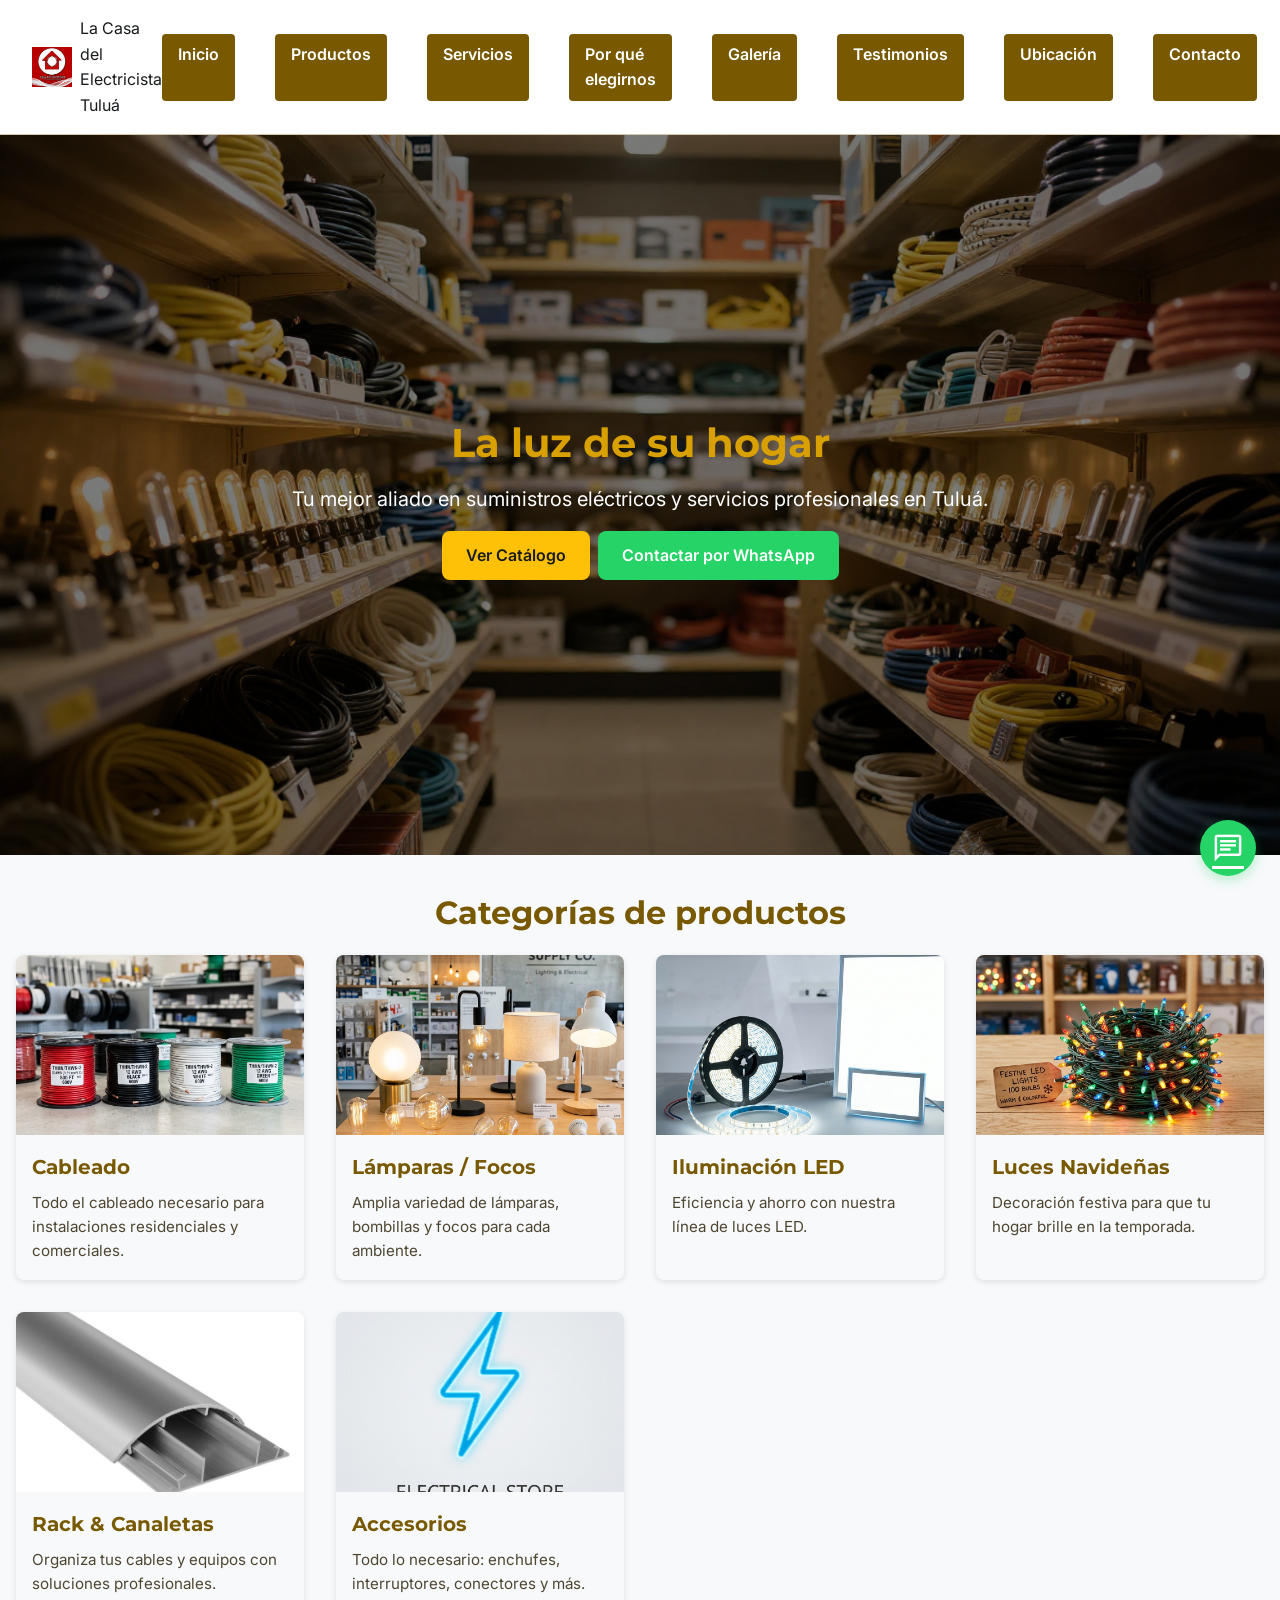
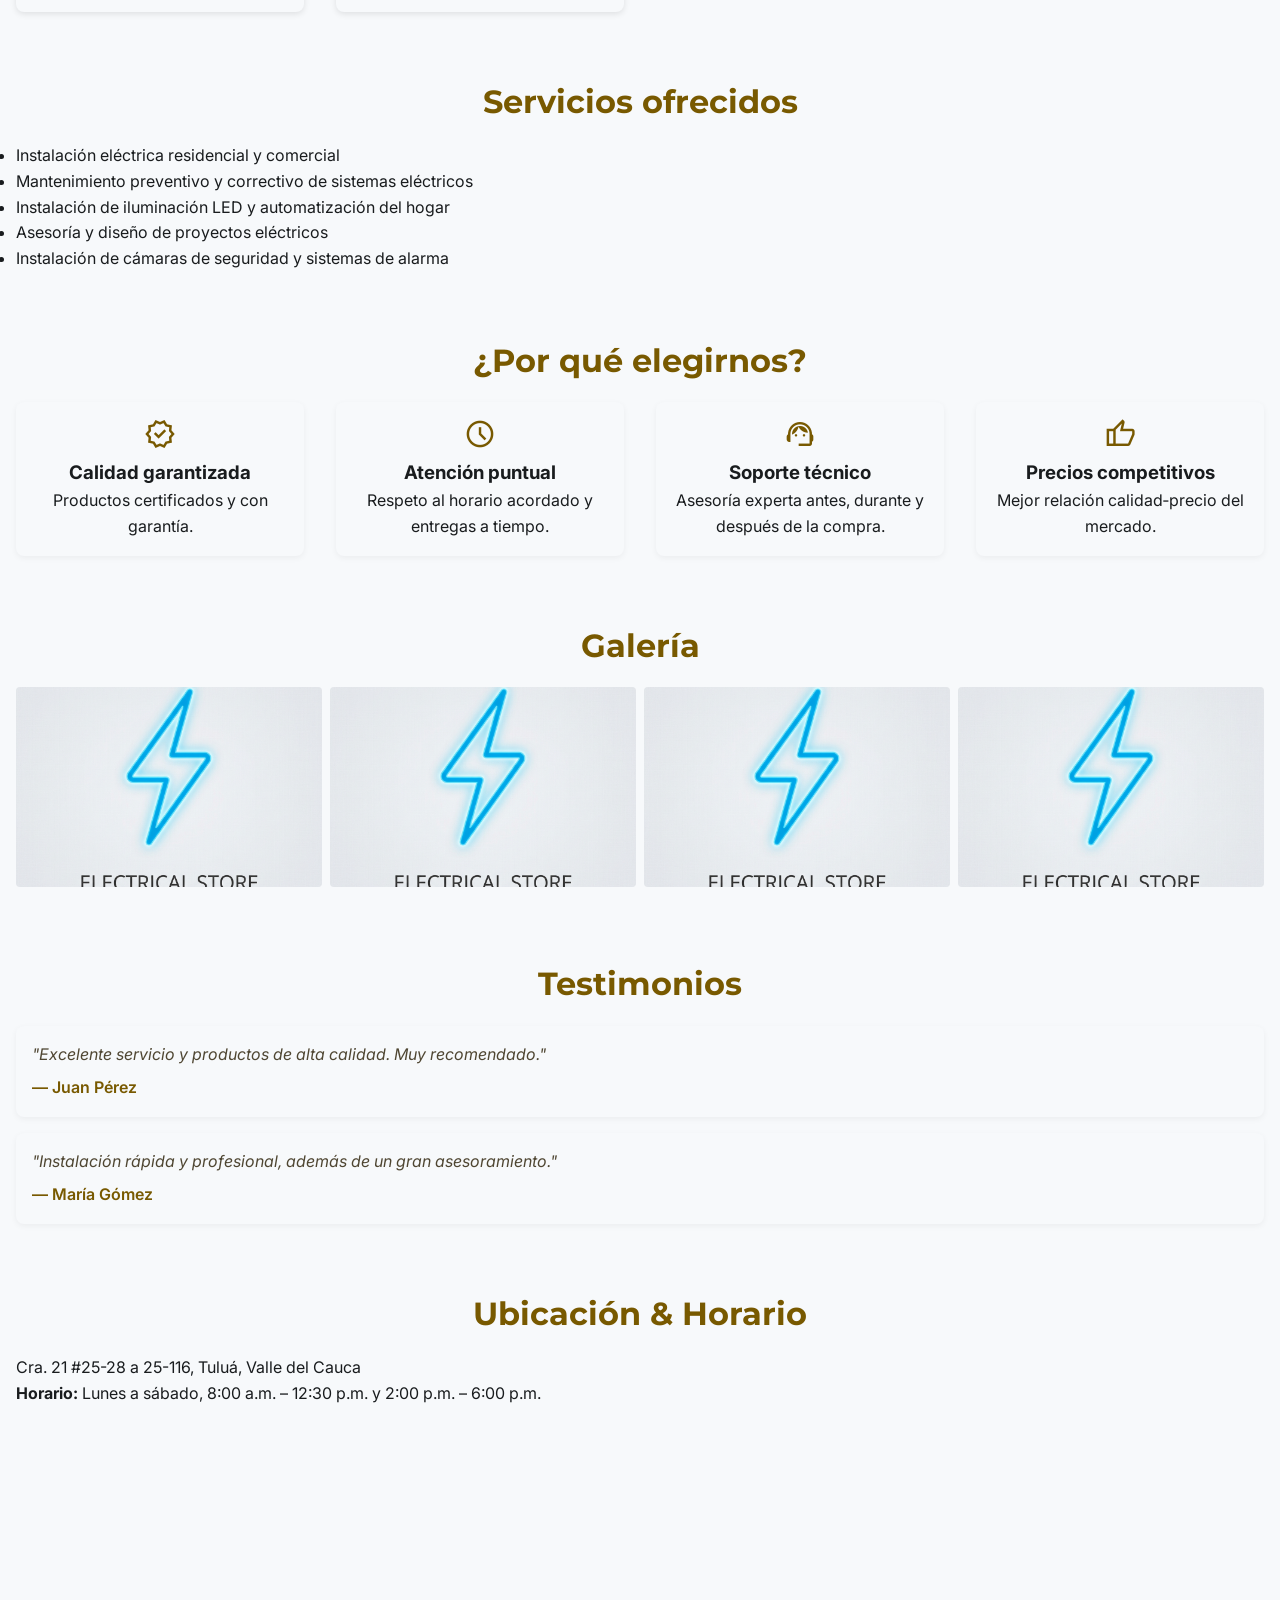
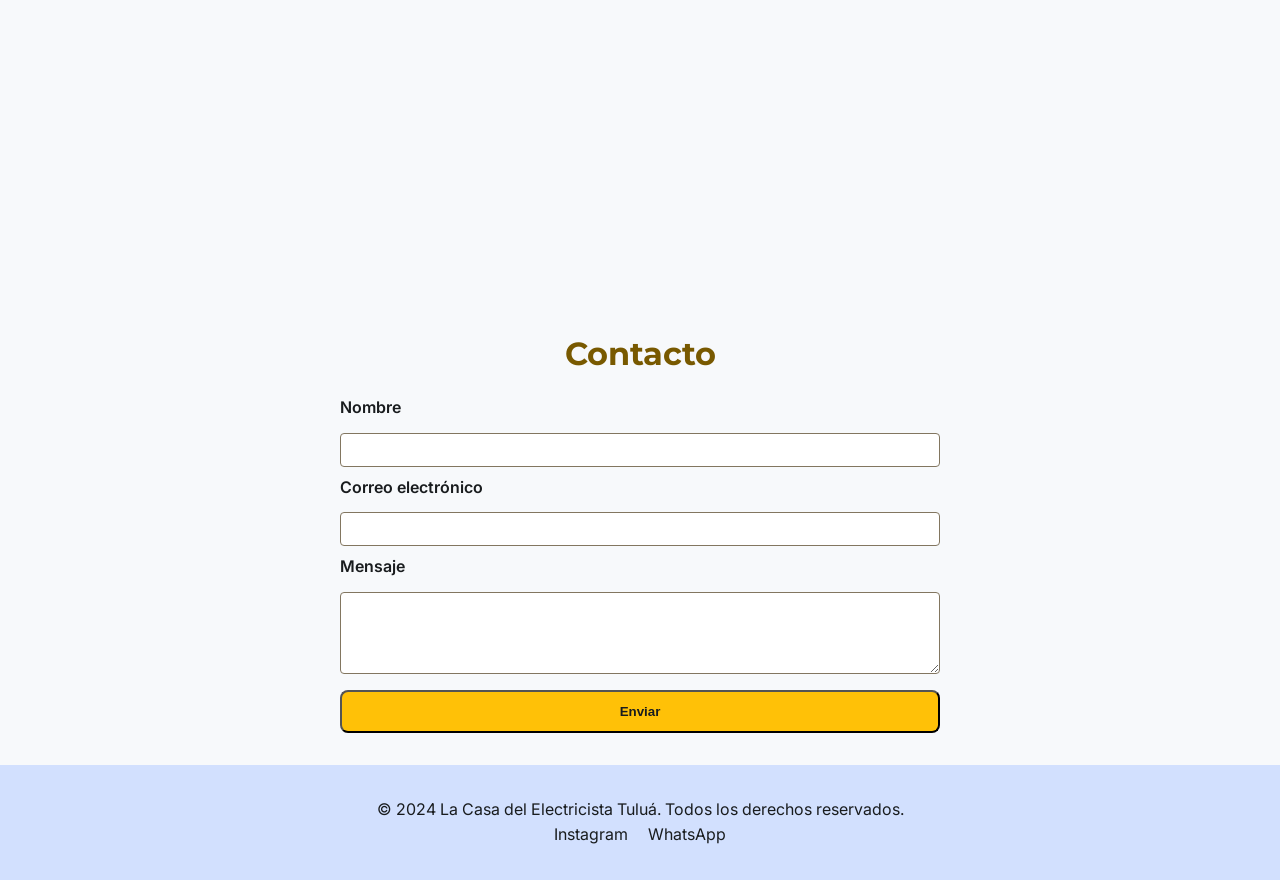
==== commit d75657c0: "Actualizar imágenes de categorías, corregir menú responsivo y limpiar sección de contacto" ====
--- a/index.html
+++ b/index.html
@@ -1,10 +1,12 @@
 <!DOCTYPE html>
 <html lang="es" dir="ltr" class="light">
+
 <head>
   <meta charset="utf-8" />
   <meta name="viewport" content="width=device-width, initial-scale=1.0" />
   <title>La Casa del Electricista Tuluá – La luz de su hogar</title>
-  <meta name="description" content="La Casa del Electricista Tuluá vende artículos eléctricos para el hogar: cableado, lámparas, focos, luces LED, luces navideñas, rack y canaletas, accesorios. Horario: L‑S 8‑12:30 y 14‑18. Contacto por WhatsApp." />
+  <meta name="description"
+    content="La Casa del Electricista Tuluá vende artículos eléctricos para el hogar: cableado, lámparas, focos, luces LED, luces navideñas, rack y canaletas, accesorios. Horario: L‑S 8‑12:30 y 14‑18. Contacto por WhatsApp." />
   <meta property="og:title" content="La Casa del Electricista Tuluá – La luz de su hogar" />
   <meta property="og:description" content="Venta de artículos eléctricos y servicios de instalación en Tuluá." />
   <meta property="og:image" content="/assets/img/og-image.webp" />
@@ -13,16 +15,20 @@
   <link rel="icon" href="/favicon.svg" type="image/svg+xml" />
   <link href="https://fonts.googleapis.com" rel="preconnect" />
   <link href="https://fonts.gstatic.com" rel="preconnect" crossorigin />
-  <link href="https://fonts.googleapis.com/css2?family=Inter:wght@400;500;600&family=Montserrat:wght@600;700&display=swap" rel="stylesheet" />
-  <link href="https://fonts.googleapis.com/css2?family=Material+Symbols+Outlined:wght,FILL@100..700,0..1&display=swap" rel="stylesheet" />
+  <link
+    href="https://fonts.googleapis.com/css2?family=Inter:wght@400;500;600&family=Montserrat:wght@600;700&display=swap"
+    rel="stylesheet" />
+  <link href="https://fonts.googleapis.com/css2?family=Material+Symbols+Outlined:wght,FILL@100..700,0..1&display=swap"
+    rel="stylesheet" />
   <link rel="stylesheet" href="/css/styles.css" />
   <script src="/js/main.js" defer></script>
 </head>
+
 <body>
   <!-- Header / Nav -->
   <header class="header" role="banner">
     <div class="header__logo">
-      <img src="/assets/img/placeholder.webp" alt="Logo La Casa del Electricista" />
+      <img src="/assets/img/casa_del_electricista_logo.jpg" alt="Logo La Casa del Electricista" />
       <span class="header__title">La Casa del Electricista Tuluá</span>
     </div>
     <nav class="header__nav" role="navigation" aria-label="Menú principal">
@@ -41,13 +47,15 @@
   </header>
 
   <!-- Hero Section -->
-  <section id="inicio" class="hero" style="background-image:url('/assets/img/hero.webp');" aria-label="Sección principal">
+  <section id="inicio" class="hero" style="background-image:url('/assets/img/fondo_hero.jpeg');"
+    aria-label="Sección principal">
     <div class="hero__content">
       <h1 class="hero__title">La luz de su hogar</h1>
       <p class="hero__subtitle">Tu mejor aliado en suministros eléctricos y servicios profesionales en Tuluá.</p>
       <div class="hero__cta">
         <a href="#productos" class="btn btn--primary">Ver Catálogo</a>
-        <a href="https://wa.me/573225260056" class="btn btn--whatsapp" target="_blank" rel="noopener">Contactar por WhatsApp</a>
+        <a href="https://wa.me/573225260056" class="btn btn--whatsapp" target="_blank" rel="noopener">Contactar por
+          WhatsApp</a>
       </div>
     </div>
   </section>
@@ -57,35 +65,35 @@
     <h2 class="section__title">Categorías de productos</h2>
     <div class="categories">
       <article class="category">
-        <img src="/assets/img/placeholder.webp" alt="Cableado eléctrico" class="category__img" loading="lazy" />
+        <img src="/assets/img/cat_cableado.png" alt="Cableado eléctrico" class="category__img" loading="lazy" />
         <div class="category__content">
           <h3 class="category__title">Cableado</h3>
           <p class="category__desc">Todo el cableado necesario para instalaciones residenciales y comerciales.</p>
         </div>
       </article>
       <article class="category">
-        <img src="/assets/img/placeholder.webp" alt="Lámparas y focos" class="category__img" loading="lazy" />
+        <img src="/assets/img/cat_lamparas.png" alt="Lámparas y focos" class="category__img" loading="lazy" />
         <div class="category__content">
           <h3 class="category__title">Lámparas / Focos</h3>
           <p class="category__desc">Amplia variedad de lámparas, bombillas y focos para cada ambiente.</p>
         </div>
       </article>
       <article class="category">
-        <img src="/assets/img/placeholder.webp" alt="Iluminación LED" class="category__img" loading="lazy" />
+        <img src="/assets/img/cat_led.png" alt="Iluminación LED" class="category__img" loading="lazy" />
         <div class="category__content">
           <h3 class="category__title">Iluminación LED</h3>
           <p class="category__desc">Eficiencia y ahorro con nuestra línea de luces LED.</p>
         </div>
       </article>
       <article class="category">
-        <img src="/assets/img/placeholder.webp" alt="Luces navideñas" class="category__img" loading="lazy" />
+        <img src="/assets/img/cat_navidad.png" alt="Luces navideñas" class="category__img" loading="lazy" />
         <div class="category__content">
           <h3 class="category__title">Luces Navideñas</h3>
           <p class="category__desc">Decoración festiva para que tu hogar brille en la temporada.</p>
         </div>
       </article>
       <article class="category">
-        <img src="/assets/img/placeholder.webp" alt="Rack y canaletas" class="category__img" loading="lazy" />
+        <img src="/assets/img/canaleta.jpg" alt="Rack y canaletas" class="category__img" loading="lazy" />
         <div class="category__content">
           <h3 class="category__title">Rack &amp; Canaletas</h3>
           <p class="category__desc">Organiza tus cables y equipos con soluciones profesionales.</p>
@@ -179,21 +187,23 @@
     <h2 class="section__title">Ubicación &amp; Horario</h2>
     <p class="location__address">Cra. 21 #25-28 a 25-116, Tuluá, Valle del Cauca</p>
 
-    <p class="location__hours"><strong>Horario:</strong> Lunes a sábado, 8:00 a.m. – 12:30 p.m. y 2:00 p.m. – 6:00 p.m.</p>
+    <p class="location__hours"><strong>Horario:</strong> Lunes a sábado, 8:00 a.m. – 12:30 p.m. y 2:00 p.m. – 6:00 p.m.
+    </p>
     <div class="map-container" style="text-align:center;">
-  <iframe src="https://www.google.com/maps/embed?pb=!1m14!1m8!1m3!1d15918.715478965682!2d-76.2182870128418!3d4.085641899999996!3m2!1i1024!2i768!4f13.1!3m3!1m2!1s0x8e39c59a514ab58f%3A0x631955dd6b358de!2sLa%20Casa%20del%20Electricista%20Tulua-Cableado%20electrico%20tulua-Luces%20tulua-led%20tulua-navidad%20tulua!5e0!3m2!1ses-419!2sco!4v1783901759185!5m2!1ses-419!2sco"
-          width="100%" height="450" style="border:0; max-width:100%;"
-          allowfullscreen="" loading="lazy"
-          referrerpolicy="strict-origin-when-cross-origin"></iframe>
-  <br>
-  
-</div>
+      <iframe
+        src="https://www.google.com/maps/embed?pb=!1m14!1m8!1m3!1d15918.715478965682!2d-76.2182870128418!3d4.085641899999996!3m2!1i1024!2i768!4f13.1!3m3!1m2!1s0x8e39c59a514ab58f%3A0x631955dd6b358de!2sLa%20Casa%20del%20Electricista%20Tulua-Cableado%20electrico%20tulua-Luces%20tulua-led%20tulua-navidad%20tulua!5e0!3m2!1ses-419!2sco!4v1783901759185!5m2!1ses-419!2sco"
+        width="100%" height="450" style="border:0; max-width:100%;" allowfullscreen="" loading="lazy"
+        referrerpolicy="strict-origin-when-cross-origin"></iframe>
+      <br>
+
+    </div>
   </section>
 
   <!-- Contacto -->
   <section id="contacto" class="section">
     <h2 class="section__title">Contacto</h2>
-    <form class="contact__form" action="https://formspree.io/f/your-form-id" method="POST" aria-label="Formulario de contacto">
+    <form class="contact__form" action="https://formspree.io/f/your-form-id" method="POST"
+      aria-label="Formulario de contacto">
       <label for="name">Nombre</label>
       <input type="text" id="name" name="name" required />
 
@@ -205,10 +215,7 @@
 
       <button type="submit" class="btn btn--primary">Enviar</button>
     </form>
-    <p class="contact__whatsapp">
-      ¿Prefieres escribir por WhatsApp?
-      <a href="https://wa.me/573225260056" target="_blank" rel="noopener" class="btn btn--whatsapp">Chat en WhatsApp</a>
-    </p>
+
   </section>
 
   <!-- Footer -->
@@ -225,4 +232,5 @@
     <span class="material-symbols-outlined" style="font-size:32px;">chat</span>
   </a>
 </body>
-</html>
+
+</html>
--- a/css/styles.css
+++ b/css/styles.css
@@ -1,11 +1,13 @@
 /* css/styles.css */
 :root {
   /* Color palette from DESIGN.md */
-  --color-primary: #785900; /* Electric Gold */
+  --color-primary: #785900;
+  /* Electric Gold */
   --color-primary-container: #ffc107;
   --color-primary-fixed: #ffdf9e;
   --color-primary-fixed-dim: #fabd00;
-  --color-secondary: #515f78; /* Deep Navy */
+  --color-secondary: #515f78;
+  /* Deep Navy */
   --color-secondary-container: #d2e0fe;
   --color-surface: #f7f9fb;
   --color-surface-variant: #e0e3e5;
@@ -15,7 +17,8 @@
   --color-on-secondary: #ffffff;
   --color-on-surface: #191c1e;
   --color-on-surface-variant: #4f4632;
-  --color-success: #66ff8e; /* Success Green */
+  --color-success: #66ff8e;
+  /* Success Green */
   --color-error: #ba1a1a;
   --color-outline: #827660;
   --color-outline-variant: #d4c5ab;
@@ -35,92 +38,397 @@
 /* Reset & base */
 *,
 *::before,
-*::after {box-sizing:border-box;margin:0;padding:0;}
-html {scroll-behavior:smooth;font-family:var(--font-secondary);}
-body {background-color:var(--color-background);color:var(--color-on-surface);line-height:1.6;}
+*::after {
+  box-sizing: border-box;
+  margin: 0;
+  padding: 0;
+}
+
+html {
+  scroll-behavior: smooth;
+  font-family: var(--font-secondary);
+}
+
+body {
+  background-color: var(--color-background);
+  color: var(--color-on-surface);
+  line-height: 1.6;
+}
 
 /* BEM helpers */
-.header{display:flex;justify-content:space-between;align-items:center;padding:var(--spacing-md) var(--spacing-lg);background:rgba(255,255,255,0.95);backdrop-filter:blur(4px);border-bottom:1px solid var(--color-outline-variant);}
-.header__logo{display:flex;align-items:center;}
-.header__logo img{height:40px;width:auto;}
-.header__nav{display:flex;gap:var(--spacing-lg);}
-.header__nav a{color:var(--color-primary);text-decoration:none;font-weight:600;position:relative;}
-.header__nav a::after{content:'';position:absolute;height:2px;background:var(--color-primary);bottom:-2px;left:0;right:0;opacity:0;transition:opacity .2s;}
-.header__nav a:hover::after,.header__nav a:focus-visible::after{opacity:1;}
+.header {
+  position: relative;
+  z-index: 10;
+  display: flex;
+  justify-content: space-between;
+  align-items: center;
+  padding: var(--spacing-md) var(--spacing-lg);
+  background: rgba(255, 255, 255, 0.95);
+  backdrop-filter: blur(4px);
+  border-bottom: 1px solid var(--color-outline-variant);
+}
+
+.header__logo {
+  display: flex;
+  align-items: center;
+}
+
+.header__logo img {
+  height: 40px;
+  width: auto;
+  margin-right: var(--spacing-sm);
+}
+
+.header__nav {
+  display: flex;
+  gap: var(--spacing-lg);
+  position: relative;
+  z-index: 20;
+}
+
+.header__nav a {
+  display: inline-block;
+  padding: var(--spacing-sm) var(--spacing-md);
+  color: var(--color-on-primary);
+  background: var(--color-primary);
+  border-radius: var(--radius-sm);
+  margin-right: var(--spacing-sm);
+  text-decoration: none;
+  font-weight: 600;
+  transition: background .2s, color .2s;
+}
+
+.header__nav a:hover,
+.header__nav a:focus-visible {
+  background: var(--color-primary-container);
+  color: var(--color-on-primary-container);
+}
 
 /* Mobile hamburger */
-.header__toggle{display:none;cursor:pointer;}
-.header__toggle .material-symbols-outlined{font-size:28px;}
-@media (max-width:768px){
-  .header__nav{display:none;flex-direction:column;background:var(--color-surface);position:absolute;top:100%;left:0;right:0;padding:var(--spacing-md);border-top:1px solid var(--color-outline);}
-  .header__nav.nav--open{display:flex;}
-  .header__toggle{display:block;}
+.header__toggle {
+  display: none;
+  cursor: pointer;
+}
+
+.header__toggle .material-symbols-outlined {
+  font-size: 28px;
+}
+
+@media (max-width:768px) {
+  .header__nav {
+    display: none;
+    flex-direction: column;
+    background: var(--color-primary);
+    position: absolute;
+    top: 100%;
+    left: 0;
+    right: 0;
+    padding: var(--spacing-md);
+    border-top: 1px solid var(--color-outline);
+  }
+
+  .header__nav.nav--open {
+    display: flex;
+  }
+
+  /* Mobile nav links overriding some desktop styles */
+  .header__nav a {
+    display: block;
+    margin-right: 0;
+    margin-bottom: var(--spacing-sm);
+  }
+
+  .header__toggle {
+    display: block;
+  }
 }
 
 /* Hero */
-.hero{position:relative;min-height:80vh;display:flex;align-items:center;justify-content:center;background-size:cover;background-position:center;}
-.hero::before{content:'';position:absolute;inset:0;background:rgba(255,255,255,0.8);}
-.hero__content{position:relative;z-index:1;text-align:center;max-width:800px;padding:var(--spacing-lg);}
-.hero__title{font-family:var(--font-primary);font-size:2.5rem;color:var(--color-primary);margin-bottom:var(--spacing-sm);}
-.hero__subtitle{font-size:1.25rem;color:var(--color-on-surface-variant);margin-bottom:var(--spacing-md);}
-.hero__cta{display:flex;gap:var(--spacing-sm);justify-content:center;flex-wrap:wrap;}
-.btn{display:inline-block;padding:0.75rem 1.5rem;border-radius:var(--radius-lg);text-decoration:none;font-weight:600;transition:background .2s,transform .2s;}
-.btn--primary{background:var(--color-primary-container);color:var(--color-on-primary-fixed-variant);}
-.btn--primary:hover{background:var(--color-primary-fixed);}
-.btn--whatsapp{background:#25D366;color:#fff;}
+.hero {
+  position: relative;
+  min-height: 80vh;
+  display: flex;
+  align-items: center;
+  justify-content: center;
+  background-size: cover;
+  background-position: center;
+}
+
+.hero::before {
+  content: '';
+  position: absolute;
+  inset: 0;
+  background: rgba(0, 0, 0, 0.5);
+  z-index: 0;
+}
+
+.hero__content {
+  position: relative;
+  z-index: 1;
+  text-align: center;
+  max-width: 800px;
+  padding: var(--spacing-lg);
+}
+
+.hero__title {
+  font-family: var(--font-primary);
+  font-size: 2.5rem;
+  color: var(--color-primary);
+  margin-bottom: var(--spacing-sm);
+  filter: brightness(1.8);
+  mix-blend-mode: screen;
+}
+
+.hero__subtitle {
+  font-size: 1.25rem;
+  color: #fff;
+  margin-bottom: var(--spacing-md);
+  filter: brightness(1.8);
+  mix-blend-mode: screen;
+}
+
+.hero__cta {
+  display: flex;
+  gap: var(--spacing-sm);
+  justify-content: center;
+  flex-wrap: wrap;
+}
+
+.btn {
+  display: inline-block;
+  padding: 0.75rem 1.5rem;
+  border-radius: var(--radius-lg);
+  text-decoration: none;
+  font-weight: 600;
+  transition: background .2s, transform .2s;
+}
+
+.btn--primary {
+  background: var(--color-primary-container);
+  color: var(--color-on-primary-fixed-variant);
+}
+
+.btn--primary:hover {
+  background: var(--color-primary-fixed);
+}
+
+.btn--whatsapp {
+  background: #25D366;
+  color: #fff;
+}
 
 /* Sections */
-.section{padding:var(--spacing-lg) var(--spacing-md);max-width:var(--container-max);margin:0 auto;}
-.section__title{font-family:var(--font-primary);font-size:2rem;color:var(--color-primary);margin-bottom:var(--spacing-md);text-align:center;}
+.section {
+  padding: var(--spacing-lg) var(--spacing-md);
+  max-width: var(--container-max);
+  margin: 0 auto;
+}
+
+.section__title {
+  font-family: var(--font-primary);
+  font-size: 2rem;
+  color: var(--color-primary);
+  margin-bottom: var(--spacing-md);
+  text-align: center;
+}
 
 /* Categories grid */
-.categories{display:grid;grid-template-columns:repeat(auto-fit,minmax(250px,1fr));gap:var(--spacing-lg);}
-.category{background:var(--color-surface);border-radius:var(--radius-lg);overflow:hidden;box-shadow:0 2px 6px rgba(0,0,0,0.1);display:flex;flex-direction:column;}
-.category__img{width:100%;height:180px;object-fit:cover;}
-.category__content{padding:var(--spacing-md);flex-grow:1;display:flex;flex-direction:column;}
-.category__title{font-family:var(--font-primary);font-size:1.25rem;color:var(--color-primary);margin-bottom:var(--spacing-sm);}
-.category__desc{flex-grow:1;color:var(--color-on-surface-variant);font-size:0.95rem;}
+.categories {
+  display: grid;
+  grid-template-columns: repeat(auto-fit, minmax(250px, 1fr));
+  gap: var(--spacing-lg);
+}
+
+.category {
+  background: var(--color-surface);
+  border-radius: var(--radius-lg);
+  overflow: hidden;
+  box-shadow: 0 2px 6px rgba(0, 0, 0, 0.1);
+  display: flex;
+  flex-direction: column;
+}
+
+.category__img {
+  width: 100%;
+  height: 180px;
+  object-fit: cover;
+}
+
+.category__content {
+  padding: var(--spacing-md);
+  flex-grow: 1;
+  display: flex;
+  flex-direction: column;
+}
+
+.category__title {
+  font-family: var(--font-primary);
+  font-size: 1.25rem;
+  color: var(--color-primary);
+  margin-bottom: var(--spacing-sm);
+}
+
+.category__desc {
+  flex-grow: 1;
+  color: var(--color-on-surface-variant);
+  font-size: 0.95rem;
+}
 
 /* Services list */
-.services ul{list-style:disc inside;margin-left:var(--spacing-sm);color:var(--color-on-surface-variant);font-size:1rem;}
+.services ul {
+  list-style: disc inside;
+  margin-left: var(--spacing-sm);
+  color: var(--color-on-surface-variant);
+  font-size: 1rem;
+}
 
 /* Why choose us */
-.why{display:grid;grid-template-columns:repeat(auto-fit,minmax(200px,1fr));gap:var(--spacing-lg);text-align:center;}
-.why__item{background:var(--color-surface);padding:var(--spacing-md);border-radius:var(--radius-lg);box-shadow:0 2px 6px rgba(0,0,0,0.05);}
-.why__icon{font-size:2rem;color:var(--color-primary);margin-bottom:var(--spacing-sm);}
+.why {
+  display: grid;
+  grid-template-columns: repeat(auto-fit, minmax(200px, 1fr));
+  gap: var(--spacing-lg);
+  text-align: center;
+}
+
+.why__item {
+  background: var(--color-surface);
+  padding: var(--spacing-md);
+  border-radius: var(--radius-lg);
+  box-shadow: 0 2px 6px rgba(0, 0, 0, 0.05);
+}
+
+.why__icon {
+  font-size: 2rem;
+  color: var(--color-primary);
+  margin-bottom: var(--spacing-sm);
+}
 
 /* Gallery */
-.gallery{display:grid;grid-template-columns:repeat(auto-fit,minmax(200px,1fr));gap:var(--spacing-sm);}
-.gallery__item img{width:100%;height:200px;object-fit:cover;border-radius:var(--radius-sm);}
+.gallery {
+  display: grid;
+  grid-template-columns: repeat(auto-fit, minmax(200px, 1fr));
+  gap: var(--spacing-sm);
+}
+
+.gallery__item img {
+  width: 100%;
+  height: 200px;
+  object-fit: cover;
+  border-radius: var(--radius-sm);
+}
 
 /* Testimonials */
-.testimonials{display:flex;flex-direction:column;gap:var(--spacing-md);}
-.testimonial__card{background:var(--color-surface);padding:var(--spacing-md);border-radius:var(--radius-lg);box-shadow:0 2px 6px rgba(0,0,0,0.05);}
-.testimonial__text{font-style:italic;color:var(--color-on-surface-variant);margin-bottom:var(--spacing-sm);}
-.testimonial__author{font-weight:600;color:var(--color-primary);}
+.testimonials {
+  display: flex;
+  flex-direction: column;
+  gap: var(--spacing-md);
+}
+
+.testimonial__card {
+  background: var(--color-surface);
+  padding: var(--spacing-md);
+  border-radius: var(--radius-lg);
+  box-shadow: 0 2px 6px rgba(0, 0, 0, 0.05);
+}
+
+.testimonial__text {
+  font-style: italic;
+  color: var(--color-on-surface-variant);
+  margin-bottom: var(--spacing-sm);
+}
+
+.testimonial__author {
+  font-weight: 600;
+  color: var(--color-primary);
+}
 
 /* Location */
-.map{width:100%;height:300px;border:0;border-radius:var(--radius-lg);overflow:hidden;}
+.map {
+  width: 100%;
+  height: 300px;
+  border: 0;
+  border-radius: var(--radius-lg);
+  overflow: hidden;
+}
 
 /* Contact form */
-.contact__form{display:grid;grid-template-columns:1fr;gap:var(--spacing-sm);max-width:600px;margin:auto;}
-.contact__form label{font-weight:600;margin-bottom:4px;display:block;}
+.contact__form {
+  display: grid;
+  grid-template-columns: 1fr;
+  gap: var(--spacing-sm);
+  max-width: 600px;
+  margin: auto;
+}
+
+.contact__form label {
+  font-weight: 600;
+  margin-bottom: 4px;
+  display: block;
+}
+
 .contact__form input,
-.contact__form textarea{width:100%;padding:0.5rem;border:1px solid var(--color-outline);border-radius:var(--radius-sm);font-family:inherit;}
+.contact__form textarea {
+  width: 100%;
+  padding: 0.5rem;
+  border: 1px solid var(--color-outline);
+  border-radius: var(--radius-sm);
+  font-family: inherit;
+}
+
 .contact__form input:focus,
-.contact__form textarea:focus{outline:none;border-color:var(--color-primary);box-shadow:0 0 0 2px rgba(120,89,0,0.2);}
-.contact__form button{margin-top:var(--spacing-sm);}
+.contact__form textarea:focus {
+  outline: none;
+  border-color: var(--color-primary);
+  box-shadow: 0 0 0 2px rgba(120, 89, 0, 0.2);
+}
+
+.contact__form button {
+  margin-top: var(--spacing-sm);
+}
 
 /* Space between form and WhatsApp link */
-.contact__whatsapp {margin-top: var(--spacing-xl);}
+.contact__whatsapp {
+  margin-top: var(--spacing-xl);
+}
 
 /* Footer */
-.footer{background:var(--color-secondary-container);color:var(--color-on-secondary-container);padding:var(--spacing-lg) var(--spacing-md);text-align:center;}
-.footer a{color:inherit;text-decoration:none;margin:0 var(--spacing-sm);}
+.footer {
+  background: var(--color-secondary-container);
+  color: var(--color-on-secondary-container);
+  padding: var(--spacing-lg) var(--spacing-md);
+  text-align: center;
+}
+
+.footer a {
+  color: inherit;
+  text-decoration: none;
+  margin: 0 var(--spacing-sm);
+}
 
 /* Floating WhatsApp */
-.whatsapp-float{position:fixed;bottom:1.5rem;right:1.5rem;z-index:1000;background:#25D366;color:#fff;width:56px;height:56px;border-radius:var(--radius-full);display:flex;align-items:center;justify-content:center;box-shadow:0 4px 12px rgba(37,211,102,0.3);transition:transform .2s;}
-.whatsapp-float:hover{transform:scale(1.05);}
+.whatsapp-float {
+  position: fixed;
+  bottom: 1.5rem;
+  right: 1.5rem;
+  z-index: 1000;
+  background: #25D366;
+  color: #fff;
+  width: 56px;
+  height: 56px;
+  border-radius: var(--radius-full);
+  display: flex;
+  align-items: center;
+  justify-content: center;
+  box-shadow: 0 4px 12px rgba(37, 211, 102, 0.3);
+  transition: transform .2s;
+}
+
+.whatsapp-float:hover {
+  transform: scale(1.05);
+}
 
 /* Accessibility focus */
-:focus-visible{outline:2px solid var(--color-primary);outline-offset:2px;}
+:focus-visible {
+  outline: 2px solid var(--color-primary);
+  outline-offset: 2px;
+}
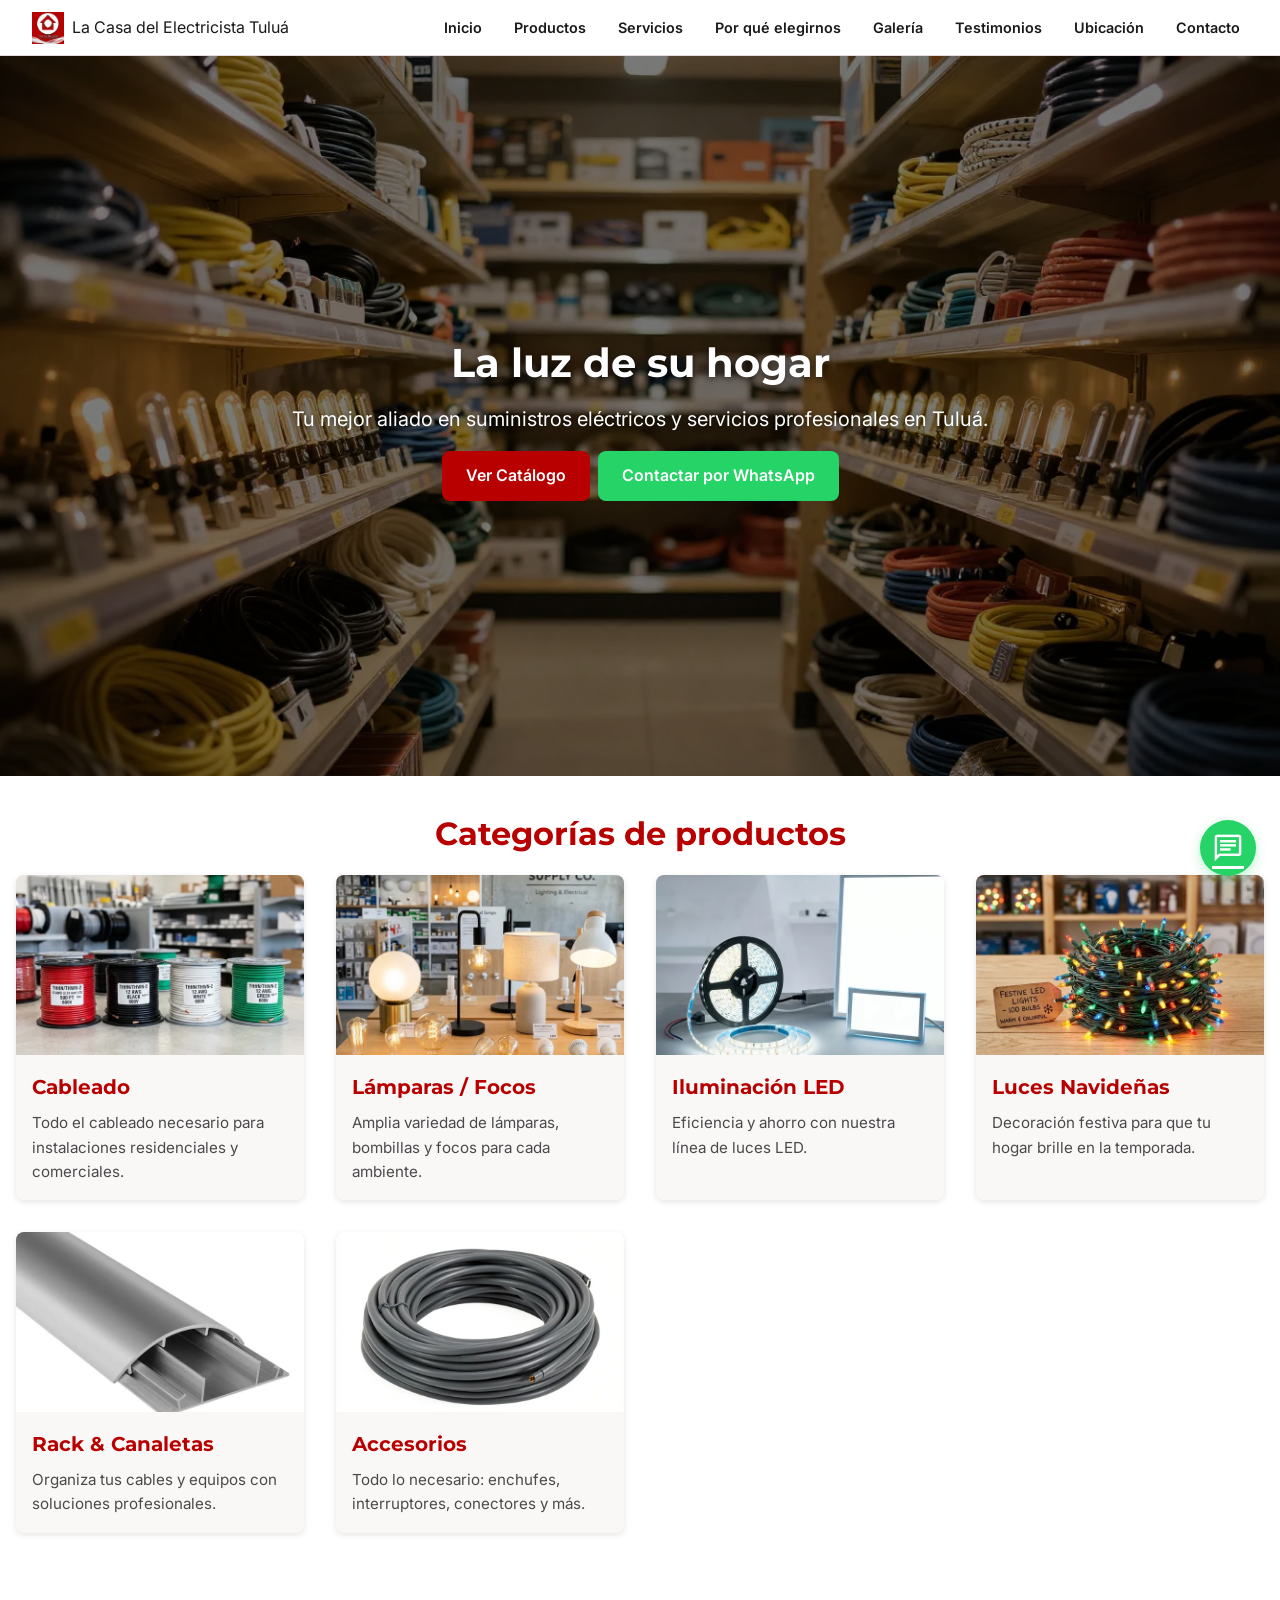
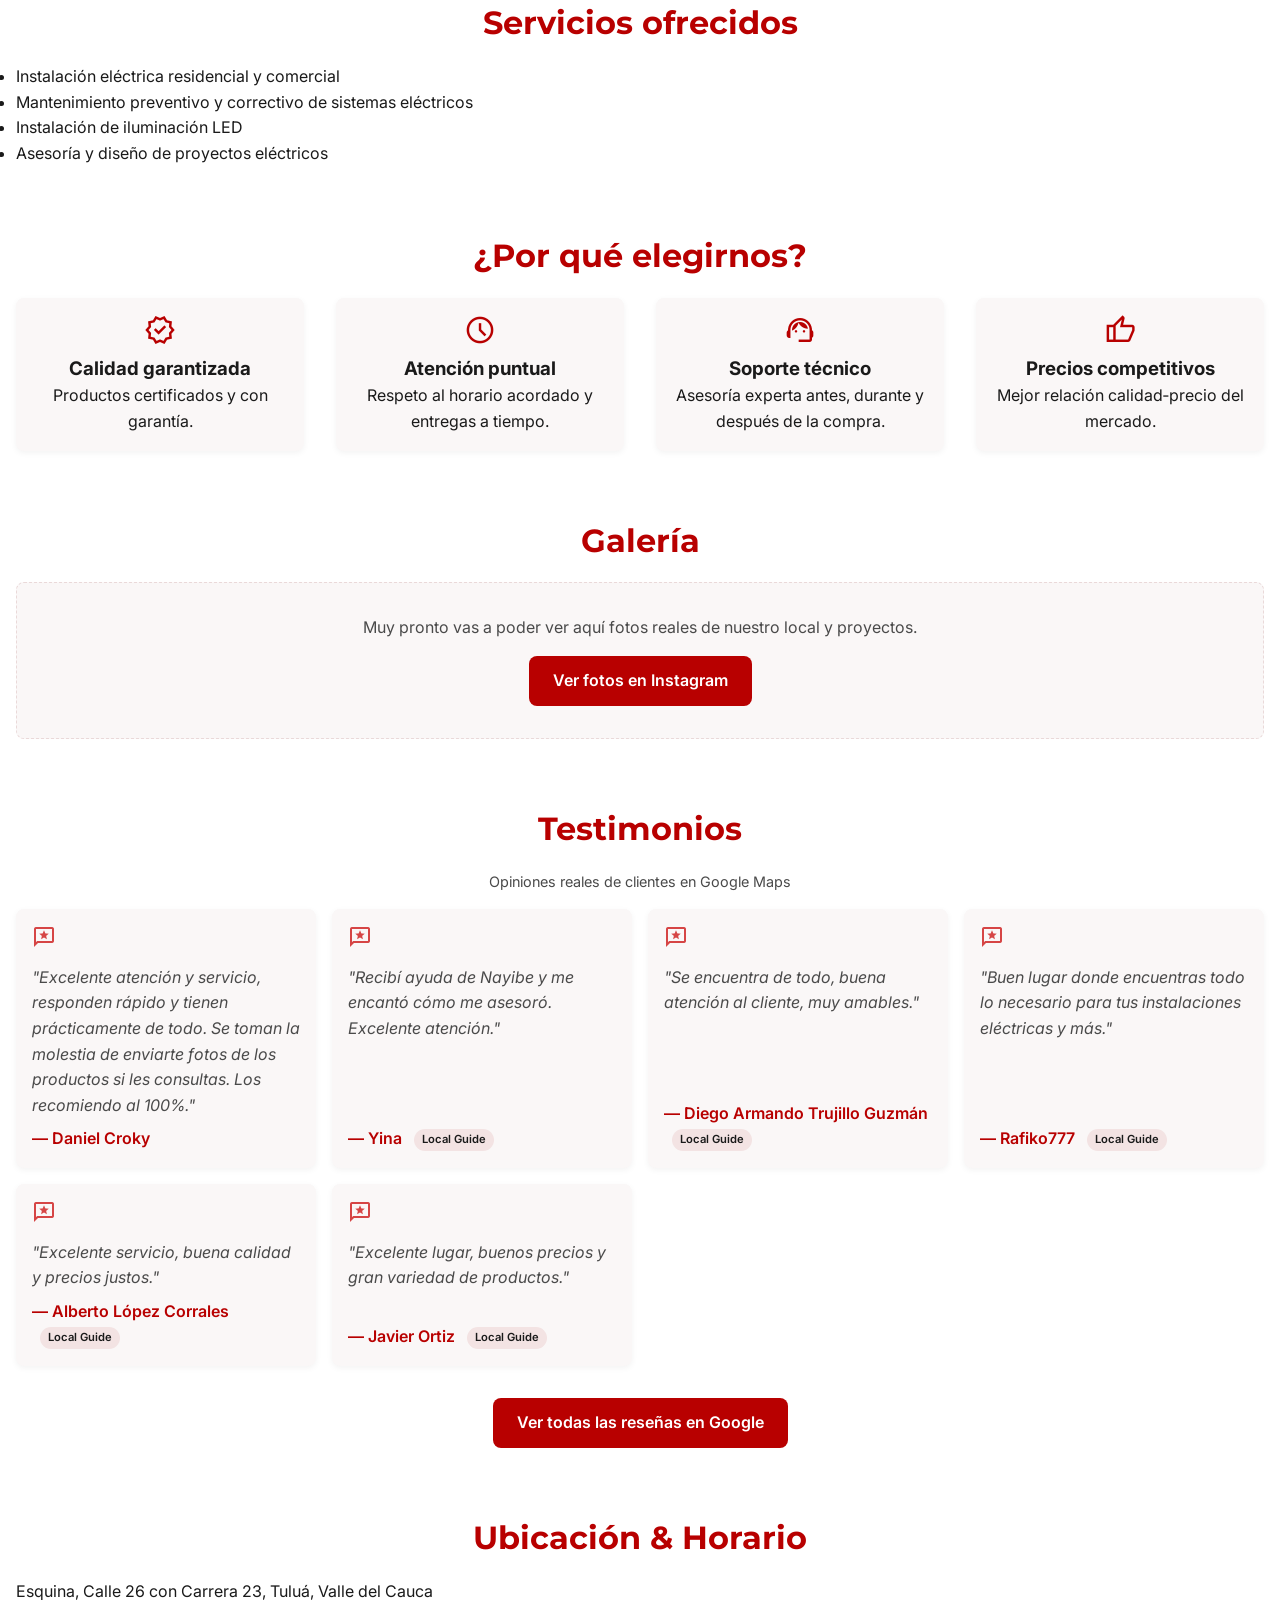
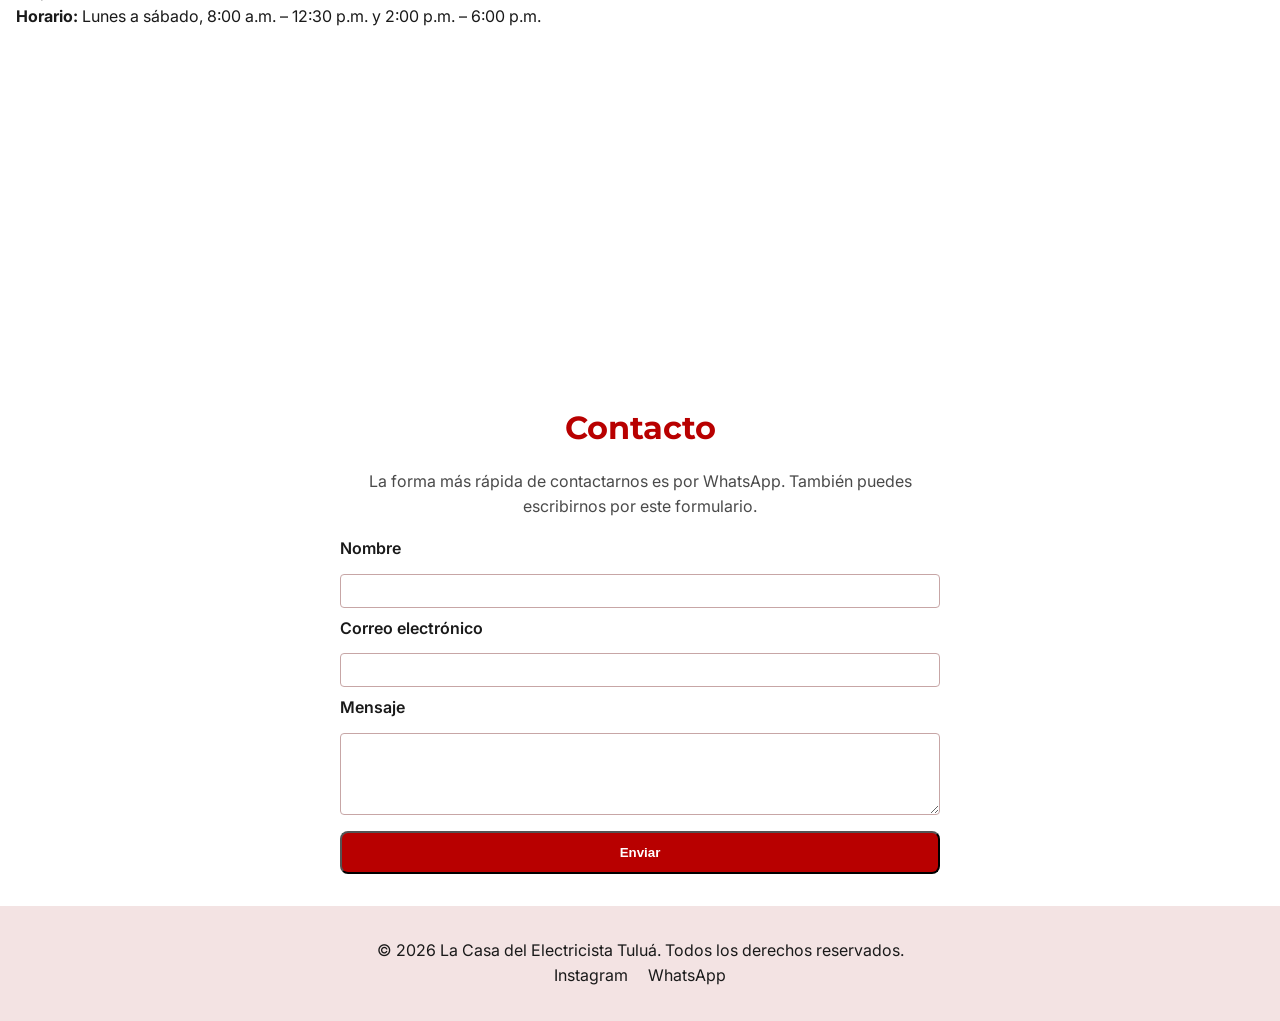
==== commit 0ff36687: "Actualización visual: nueva paleta de colores rojos, ajustes de accesibilidad, nuevas reseñas y camb" ====
--- a/index.html
+++ b/index.html
@@ -9,9 +9,10 @@
     content="La Casa del Electricista Tuluá vende artículos eléctricos para el hogar: cableado, lámparas, focos, luces LED, luces navideñas, rack y canaletas, accesorios. Horario: L‑S 8‑12:30 y 14‑18. Contacto por WhatsApp." />
   <meta property="og:title" content="La Casa del Electricista Tuluá – La luz de su hogar" />
   <meta property="og:description" content="Venta de artículos eléctricos y servicios de instalación en Tuluá." />
-  <meta property="og:image" content="/assets/img/og-image.webp" />
+  <meta property="og:image" content="https://la-casa-del-electricista-cyan.vercel.app/assets/img/og-image.jpg" />
   <meta property="og:url" content="https://la-casa-del-electricista-cyan.vercel.app/" />
   <meta property="og:type" content="website" />
+  <meta name="twitter:card" content="summary_large_image" />
   <link rel="icon" href="/favicon.svg" type="image/svg+xml" />
   <link href="https://fonts.googleapis.com" rel="preconnect" />
   <link href="https://fonts.gstatic.com" rel="preconnect" crossorigin />
@@ -25,13 +26,15 @@
 </head>
 
 <body>
+  <a href="#inicio" class="skip-link">Saltar al contenido principal</a>
+
   <!-- Header / Nav -->
   <header class="header" role="banner">
     <div class="header__logo">
-      <img src="/assets/img/casa_del_electricista_logo.jpg" alt="Logo La Casa del Electricista" />
+      <img src="/assets/img/logo.webp" alt="Logo La Casa del Electricista" width="40" height="40" />
       <span class="header__title">La Casa del Electricista Tuluá</span>
     </div>
-    <nav class="header__nav" role="navigation" aria-label="Menú principal">
+    <nav class="header__nav" role="navigation" aria-label="Menú principal" id="main-nav">
       <a href="#inicio">Inicio</a>
       <a href="#productos">Productos</a>
       <a href="#servicios">Servicios</a>
@@ -41,13 +44,13 @@
       <a href="#ubicacion">Ubicación</a>
       <a href="#contacto">Contacto</a>
     </nav>
-    <button class="header__toggle" aria-label="Abrir menú">
+    <button class="header__toggle" aria-label="Abrir menú" aria-expanded="false" aria-controls="main-nav">
       <span class="material-symbols-outlined">menu</span>
     </button>
   </header>
 
   <!-- Hero Section -->
-  <section id="inicio" class="hero" style="background-image:url('/assets/img/fondo_hero.jpeg');"
+  <section id="inicio" class="hero" style="background-image:url('/assets/img/fondo_hero.webp');"
     aria-label="Sección principal">
     <div class="hero__content">
       <h1 class="hero__title">La luz de su hogar</h1>
@@ -65,48 +68,55 @@
     <h2 class="section__title">Categorías de productos</h2>
     <div class="categories">
       <article class="category">
-        <img src="/assets/img/cat_cableado.png" alt="Cableado eléctrico" class="category__img" loading="lazy" />
+        <img src="/assets/img/cat_cableado.webp" alt="Cableado eléctrico" class="category__img" loading="lazy"
+          width="600" height="600" />
         <div class="category__content">
           <h3 class="category__title">Cableado</h3>
           <p class="category__desc">Todo el cableado necesario para instalaciones residenciales y comerciales.</p>
         </div>
       </article>
       <article class="category">
-        <img src="/assets/img/cat_lamparas.png" alt="Lámparas y focos" class="category__img" loading="lazy" />
+        <img src="/assets/img/cat_lamparas.webp" alt="Lámparas y focos" class="category__img" loading="lazy" width="600"
+          height="600" />
         <div class="category__content">
           <h3 class="category__title">Lámparas / Focos</h3>
           <p class="category__desc">Amplia variedad de lámparas, bombillas y focos para cada ambiente.</p>
         </div>
       </article>
       <article class="category">
-        <img src="/assets/img/cat_led.png" alt="Iluminación LED" class="category__img" loading="lazy" />
+        <img src="/assets/img/cat_led.webp" alt="Iluminación LED" class="category__img" loading="lazy" width="600"
+          height="600" />
         <div class="category__content">
           <h3 class="category__title">Iluminación LED</h3>
           <p class="category__desc">Eficiencia y ahorro con nuestra línea de luces LED.</p>
         </div>
       </article>
       <article class="category">
-        <img src="/assets/img/cat_navidad.png" alt="Luces navideñas" class="category__img" loading="lazy" />
+        <img src="/assets/img/cat_navidad.webp" alt="Luces navideñas" class="category__img" loading="lazy" width="600"
+          height="600" />
         <div class="category__content">
           <h3 class="category__title">Luces Navideñas</h3>
           <p class="category__desc">Decoración festiva para que tu hogar brille en la temporada.</p>
         </div>
       </article>
       <article class="category">
-        <img src="/assets/img/canaleta.jpg" alt="Rack y canaletas" class="category__img" loading="lazy" />
+        <img src="/assets/img/canaleta.webp" alt="Rack y canaletas" class="category__img" loading="lazy" width="600"
+          height="600" />
         <div class="category__content">
           <h3 class="category__title">Rack &amp; Canaletas</h3>
           <p class="category__desc">Organiza tus cables y equipos con soluciones profesionales.</p>
         </div>
       </article>
       <article class="category">
-        <img src="/assets/img/placeholder.webp" alt="Accesorios eléctricos" class="category__img" loading="lazy" />
+        <img src="/assets/img/cableado_extra.webp" alt="Accesorios eléctricos" class="category__img" loading="lazy"
+          width="600" height="600" />
         <div class="category__content">
           <h3 class="category__title">Accesorios</h3>
           <p class="category__desc">Todo lo necesario: enchufes, interruptores, conectores y más.</p>
         </div>
       </article>
     </div>
+    <!-- TODO: reemplazar estas imágenes por fotos reales de los productos del local (ver Instagram @casa.delelectricista) -->
   </section>
 
   <!-- Servicios -->
@@ -115,10 +125,10 @@
     <ul class="services">
       <li>Instalación eléctrica residencial y comercial</li>
       <li>Mantenimiento preventivo y correctivo de sistemas eléctricos</li>
-      <li>Instalación de iluminación LED y automatización del hogar</li>
+      <li>Instalación de iluminación LED</li>
       <li>Asesoría y diseño de proyectos eléctricos</li>
-      <li>Instalación de cámaras de seguridad y sistemas de alarma</li>
     </ul>
+    <!-- TODO: confirmar con el cliente si ofrecen otros servicios (ej. cámaras/alarmas) antes de publicarlos -->
   </section>
 
   <!-- Por qué elegirnos -->
@@ -126,22 +136,22 @@
     <h2 class="section__title">¿Por qué elegirnos?</h2>
     <div class="why">
       <div class="why__item">
-        <span class="material-symbols-outlined why__icon">verified</span>
+        <span class="material-symbols-outlined why__icon" aria-hidden="true">verified</span>
         <h3 class="why__title">Calidad garantizada</h3>
         <p>Productos certificados y con garantía.</p>
       </div>
       <div class="why__item">
-        <span class="material-symbols-outlined why__icon">schedule</span>
+        <span class="material-symbols-outlined why__icon" aria-hidden="true">schedule</span>
         <h3 class="why__title">Atención puntual</h3>
         <p>Respeto al horario acordado y entregas a tiempo.</p>
       </div>
       <div class="why__item">
-        <span class="material-symbols-outlined why__icon">support_agent</span>
+        <span class="material-symbols-outlined why__icon" aria-hidden="true">support_agent</span>
         <h3 class="why__title">Soporte técnico</h3>
         <p>Asesoría experta antes, durante y después de la compra.</p>
       </div>
       <div class="why__item">
-        <span class="material-symbols-outlined why__icon">thumb_up</span>
+        <span class="material-symbols-outlined why__icon" aria-hidden="true">thumb_up</span>
         <h3 class="why__title">Precios competitivos</h3>
         <p>Mejor relación calidad‑precio del mercado.</p>
       </div>
@@ -151,18 +161,11 @@
   <!-- Galería -->
   <section id="galeria" class="section">
     <h2 class="section__title">Galería</h2>
-    <div class="gallery">
-      <a href="/assets/img/placeholder.webp" class="gallery__item" target="_blank" rel="noopener">
-        <img src="/assets/img/placeholder.webp" alt="Galería foto 1" loading="lazy" />
-      </a>
-      <a href="/assets/img/placeholder.webp" class="gallery__item" target="_blank" rel="noopener">
-        <img src="/assets/img/placeholder.webp" alt="Galería foto 2" loading="lazy" />
-      </a>
-      <a href="/assets/img/placeholder.webp" class="gallery__item" target="_blank" rel="noopener">
-        <img src="/assets/img/placeholder.webp" alt="Galería foto 3" loading="lazy" />
-      </a>
-      <a href="/assets/img/placeholder.webp" class="gallery__item" target="_blank" rel="noopener">
-        <img src="/assets/img/placeholder.webp" alt="Galería foto 4" loading="lazy" />
+    <!-- TODO: sección pendiente de fotos reales del local. Mientras tanto dirigimos a Instagram donde sí hay contenido real. -->
+    <div class="gallery-pending">
+      <p>Muy pronto vas a poder ver aquí fotos reales de nuestro local y proyectos.</p>
+      <a href="https://www.instagram.com/casa.delelectricista/" target="_blank" rel="noopener" class="btn btn--primary">
+        Ver fotos en Instagram
       </a>
     </div>
   </section>
@@ -170,57 +173,104 @@
   <!-- Testimonios -->
   <section id="testimonios" class="section">
     <h2 class="section__title">Testimonios</h2>
+    <p class="testimonials__source">Opiniones reales de clientes en Google Maps</p>
     <div class="testimonials">
       <article class="testimonial__card">
-        <p class="testimonial__text">"Excelente servicio y productos de alta calidad. Muy recomendado."</p>
-        <p class="testimonial__author">— Juan Pérez</p>
-      </article>
-      <article class="testimonial__card">
-        <p class="testimonial__text">"Instalación rápida y profesional, además de un gran asesoramiento."</p>
-        <p class="testimonial__author">— María Gómez</p>
-      </article>
-    </div>
+        <div class="testimonial__stars" aria-label="Reseña de Google">
+          <span class="material-symbols-outlined" aria-hidden="true">reviews</span>
+        </div>
+        <p class="testimonial__text">"Excelente atención y servicio, responden rápido y tienen prácticamente de
+          todo. Se toman la molestia de enviarte fotos de los productos si les consultas. Los recomiendo al
+          100%."</p>
+        <p class="testimonial__author">— Daniel Croky</p>
+      </article>
+      <article class="testimonial__card">
+        <div class="testimonial__stars" aria-label="Reseña de Google">
+          <span class="material-symbols-outlined" aria-hidden="true">reviews</span>
+        </div>
+        <p class="testimonial__text">"Recibí ayuda de Nayibe y me encantó cómo me asesoró. Excelente atención."</p>
+        <p class="testimonial__author">— Yina <span class="testimonial__badge">Local Guide</span></p>
+      </article>
+      <article class="testimonial__card">
+        <div class="testimonial__stars" aria-label="Reseña de Google">
+          <span class="material-symbols-outlined" aria-hidden="true">reviews</span>
+        </div>
+        <p class="testimonial__text">"Se encuentra de todo, buena atención al cliente, muy amables."</p>
+        <p class="testimonial__author">— Diego Armando Trujillo Guzmán <span class="testimonial__badge">Local
+            Guide</span></p>
+      </article>
+      <article class="testimonial__card">
+        <div class="testimonial__stars" aria-label="Reseña de Google">
+          <span class="material-symbols-outlined" aria-hidden="true">reviews</span>
+        </div>
+        <p class="testimonial__text">"Buen lugar donde encuentras todo lo necesario para tus instalaciones eléctricas
+          y más."</p>
+        <p class="testimonial__author">— Rafiko777 <span class="testimonial__badge">Local Guide</span></p>
+      </article>
+      <article class="testimonial__card">
+        <div class="testimonial__stars" aria-label="Reseña de Google">
+          <span class="material-symbols-outlined" aria-hidden="true">reviews</span>
+        </div>
+        <p class="testimonial__text">"Excelente servicio, buena calidad y precios justos."</p>
+        <p class="testimonial__author">— Alberto López Corrales <span class="testimonial__badge">Local
+            Guide</span></p>
+      </article>
+      <article class="testimonial__card">
+        <div class="testimonial__stars" aria-label="Reseña de Google">
+          <span class="material-symbols-outlined" aria-hidden="true">reviews</span>
+        </div>
+        <p class="testimonial__text">"Excelente lugar, buenos precios y gran variedad de productos."</p>
+        <p class="testimonial__author">— Javier Ortiz <span class="testimonial__badge">Local Guide</span></p>
+      </article>
+    </div>
+    <div class="testimonials__cta">
+      <a href="https://www.google.com/maps/place/La+Casa+del+Electricista+Tulua-Cableado+electrico+tulua-Luces+tulua-led+tulua-navidad+tulua/@4.0856419,-76.218287,15z"
+        target="_blank" rel="noopener" class="btn btn--primary">Ver todas las reseñas en Google</a>
+    </div>
+    <!-- NOTA: reseñas copiadas manualmente desde Google Maps. Si más adelante quieres que se actualicen solas,
+         se puede migrar a un widget con la API oficial de Google Business (ej. EmbedSocial). -->
   </section>
 
   <!-- Ubicación y Horario -->
   <section id="ubicacion" class="section">
     <h2 class="section__title">Ubicación &amp; Horario</h2>
-    <p class="location__address">Cra. 21 #25-28 a 25-116, Tuluá, Valle del Cauca</p>
+    <p class="location__address">Esquina, Calle 26 con Carrera 23, Tuluá, Valle del Cauca</p>
 
     <p class="location__hours"><strong>Horario:</strong> Lunes a sábado, 8:00 a.m. – 12:30 p.m. y 2:00 p.m. – 6:00 p.m.
     </p>
-    <div class="map-container" style="text-align:center;">
+    <div class="map-container">
       <iframe
         src="https://www.google.com/maps/embed?pb=!1m14!1m8!1m3!1d15918.715478965682!2d-76.2182870128418!3d4.085641899999996!3m2!1i1024!2i768!4f13.1!3m3!1m2!1s0x8e39c59a514ab58f%3A0x631955dd6b358de!2sLa%20Casa%20del%20Electricista%20Tulua-Cableado%20electrico%20tulua-Luces%20tulua-led%20tulua-navidad%20tulua!5e0!3m2!1ses-419!2sco!4v1783901759185!5m2!1ses-419!2sco"
-        width="100%" height="450" style="border:0; max-width:100%;" allowfullscreen="" loading="lazy"
+        width="100%" height="450" style="border:0;" class="map" allowfullscreen="" loading="lazy"
+        title="Mapa de ubicación de La Casa del Electricista Tuluá"
         referrerpolicy="strict-origin-when-cross-origin"></iframe>
-      <br>
-
     </div>
   </section>
 
   <!-- Contacto -->
   <section id="contacto" class="section">
     <h2 class="section__title">Contacto</h2>
-    <form class="contact__form" action="https://formspree.io/f/your-form-id" method="POST"
+    <p class="contact__intro">La forma más rápida de contactarnos es por WhatsApp. También puedes escribirnos por
+      este formulario.</p>
+    <!-- TODO CRÍTICO: reemplazar "YOUR_FORM_ID" por el ID real de Formspree (o Web3Forms) antes de publicar. Hoy el formulario NO envía nada. -->
+    <form class="contact__form" action="https://formspree.io/f/YOUR_FORM_ID" method="POST"
       aria-label="Formulario de contacto">
       <label for="name">Nombre</label>
-      <input type="text" id="name" name="name" required />
+      <input type="text" id="name" name="name" required autocomplete="name" />
 
       <label for="email">Correo electrónico</label>
-      <input type="email" id="email" name="email" required />
+      <input type="email" id="email" name="email" required autocomplete="email" />
 
       <label for="message">Mensaje</label>
       <textarea id="message" name="message" rows="4" required></textarea>
 
       <button type="submit" class="btn btn--primary">Enviar</button>
     </form>
-
   </section>
 
   <!-- Footer -->
   <footer class="footer" role="contentinfo">
-    <p>&copy; 2024 La Casa del Electricista Tuluá. Todos los derechos reservados.</p>
+    <p>&copy; <span id="year"></span> La Casa del Electricista Tuluá. Todos los derechos reservados.</p>
     <nav aria-label="Enlaces de redes sociales">
       <a href="https://www.instagram.com/casa.delelectricista/" target="_blank" rel="noopener">Instagram</a>
       <a href="https://wa.me/573225260056" target="_blank" rel="noopener">WhatsApp</a>
@@ -228,8 +278,9 @@
   </footer>
 
   <!-- Botón flotante WhatsApp -->
-  <a href="https://wa.me/573225260056" class="whatsapp-float" aria-label="Abrir WhatsApp">
-    <span class="material-symbols-outlined" style="font-size:32px;">chat</span>
+  <a href="https://wa.me/573225260056" class="whatsapp-float" aria-label="Abrir chat de WhatsApp" target="_blank"
+    rel="noopener">
+    <span class="material-symbols-outlined" style="font-size:32px;" aria-hidden="true">chat</span>
   </a>
 </body>
 
--- a/css/styles.css
+++ b/css/styles.css
@@ -1,27 +1,29 @@
 /* css/styles.css */
 :root {
-  /* Color palette from DESIGN.md */
-  --color-primary: #785900;
-  /* Electric Gold */
-  --color-primary-container: #ffc107;
-  --color-primary-fixed: #ffdf9e;
-  --color-primary-fixed-dim: #fabd00;
-  --color-secondary: #515f78;
-  /* Deep Navy */
-  --color-secondary-container: #d2e0fe;
-  --color-surface: #f7f9fb;
-  --color-surface-variant: #e0e3e5;
-  --color-background: #f7f9fb;
+  /* Paleta real de marca (extraída del logo del local: rojo + blanco) */
+  --color-primary: #b80000;
+  /* Rojo de marca */
+  --color-primary-container: #b80000;
+  --color-primary-fixed: #8f0000;
+  /* Rojo oscuro (hover) */
+  --color-primary-fixed-dim: #d64545;
+  /* Rojo claro (acentos secundarios) */
+  --color-secondary: #1a1a1a;
+  --color-secondary-container: #f3e3e3;
+  --color-surface: #faf7f7;
+  --color-surface-variant: #efefef;
+  --color-background: #ffffff;
   --color-on-primary: #ffffff;
-  --color-on-primary-container: #6d5100;
+  --color-on-primary-container: #ffd9d9;
   --color-on-secondary: #ffffff;
-  --color-on-surface: #191c1e;
-  --color-on-surface-variant: #4f4632;
+  --color-on-surface: #1a1a1a;
+  --color-on-surface-variant: #4a4a4a;
   --color-success: #66ff8e;
   /* Success Green */
   --color-error: #ba1a1a;
-  --color-outline: #827660;
-  --color-outline-variant: #d4c5ab;
+  --color-outline: #c7a6a6;
+  --color-outline-variant: #ead9d9;
+  --color-on-secondary-container: #1a1a1a;
   --radius-sm: 0.25rem;
   --radius-lg: 0.5rem;
   --radius-full: 9999px;
@@ -55,6 +57,51 @@
   line-height: 1.6;
 }
 
+/* Skip link (accessibility) */
+.skip-link {
+  position: absolute;
+  left: -9999px;
+  top: 0;
+  z-index: 1001;
+  background: var(--color-primary);
+  color: #fff;
+  padding: var(--spacing-sm) var(--spacing-md);
+  border-radius: var(--radius-sm);
+}
+
+.skip-link:focus {
+  left: var(--spacing-md);
+  top: var(--spacing-md);
+}
+
+/* Pending-content state (galería sin fotos reales aún) */
+.gallery-pending {
+  text-align: center;
+  background: var(--color-surface);
+  border: 1px dashed var(--color-outline-variant);
+  border-radius: var(--radius-lg);
+  padding: var(--spacing-lg);
+  color: var(--color-on-surface-variant);
+}
+
+.gallery-pending p {
+  margin-bottom: var(--spacing-md);
+}
+
+.contact__intro {
+  text-align: center;
+  color: var(--color-on-surface-variant);
+  margin-bottom: var(--spacing-md);
+  max-width: 600px;
+  margin-left: auto;
+  margin-right: auto;
+}
+
+.map {
+  width: 100%;
+  border-radius: var(--radius-lg);
+}
+
 /* BEM helpers */
 .header {
   position: relative;
@@ -62,7 +109,7 @@
   display: flex;
   justify-content: space-between;
   align-items: center;
-  padding: var(--spacing-md) var(--spacing-lg);
+  padding: var(--spacing-sm) var(--spacing-lg);
   background: rgba(255, 255, 255, 0.95);
   backdrop-filter: blur(4px);
   border-bottom: 1px solid var(--color-outline-variant);
@@ -74,34 +121,36 @@
 }
 
 .header__logo img {
-  height: 40px;
+  height: 32px;
   width: auto;
   margin-right: var(--spacing-sm);
 }
 
 .header__nav {
   display: flex;
-  gap: var(--spacing-lg);
+  align-items: center;
+  gap: var(--spacing-md);
   position: relative;
   z-index: 20;
 }
 
 .header__nav a {
   display: inline-block;
-  padding: var(--spacing-sm) var(--spacing-md);
-  color: var(--color-on-primary);
-  background: var(--color-primary);
+  padding: var(--spacing-sm) var(--spacing-sm);
+  color: var(--color-on-surface);
+  background: transparent;
   border-radius: var(--radius-sm);
-  margin-right: var(--spacing-sm);
+  margin-right: 0;
   text-decoration: none;
+  font-size: 0.9rem;
   font-weight: 600;
-  transition: background .2s, color .2s;
+  transition: color .2s;
 }
 
 .header__nav a:hover,
 .header__nav a:focus-visible {
-  background: var(--color-primary-container);
-  color: var(--color-on-primary-container);
+  color: var(--color-primary);
+  background: transparent;
 }
 
 /* Mobile hamburger */
@@ -134,8 +183,14 @@
   /* Mobile nav links overriding some desktop styles */
   .header__nav a {
     display: block;
+    color: var(--color-on-primary);
     margin-right: 0;
     margin-bottom: var(--spacing-sm);
+  }
+
+  .header__nav a:hover,
+  .header__nav a:focus-visible {
+    color: var(--color-on-primary-container);
   }
 
   .header__toggle {
@@ -173,18 +228,16 @@
 .hero__title {
   font-family: var(--font-primary);
   font-size: 2.5rem;
-  color: var(--color-primary);
+  color: #ffffff;
   margin-bottom: var(--spacing-sm);
-  filter: brightness(1.8);
-  mix-blend-mode: screen;
+  text-shadow: 0 2px 8px rgba(0, 0, 0, 0.6);
 }
 
 .hero__subtitle {
   font-size: 1.25rem;
-  color: #fff;
+  color: #ffffff;
   margin-bottom: var(--spacing-md);
-  filter: brightness(1.8);
-  mix-blend-mode: screen;
+  text-shadow: 0 1px 6px rgba(0, 0, 0, 0.6);
 }
 
 .hero__cta {
@@ -205,7 +258,7 @@
 
 .btn--primary {
   background: var(--color-primary-container);
-  color: var(--color-on-primary-fixed-variant);
+  color: #ffffff;
 }
 
 .btn--primary:hover {
@@ -318,9 +371,16 @@
 }
 
 /* Testimonials */
+.testimonials__source {
+  text-align: center;
+  color: var(--color-on-surface-variant);
+  margin-bottom: var(--spacing-md);
+  font-size: 0.9rem;
+}
+
 .testimonials {
-  display: flex;
-  flex-direction: column;
+  display: grid;
+  grid-template-columns: repeat(auto-fit, minmax(260px, 1fr));
   gap: var(--spacing-md);
 }
 
@@ -329,17 +389,42 @@
   padding: var(--spacing-md);
   border-radius: var(--radius-lg);
   box-shadow: 0 2px 6px rgba(0, 0, 0, 0.05);
+  display: flex;
+  flex-direction: column;
+}
+
+.testimonial__stars {
+  color: var(--color-primary-fixed-dim);
+  margin-bottom: var(--spacing-sm);
 }
 
 .testimonial__text {
   font-style: italic;
   color: var(--color-on-surface-variant);
   margin-bottom: var(--spacing-sm);
+  flex-grow: 1;
 }
 
 .testimonial__author {
   font-weight: 600;
   color: var(--color-primary);
+}
+
+.testimonial__badge {
+  display: inline-block;
+  font-size: 0.7rem;
+  font-weight: 600;
+  color: var(--color-secondary);
+  background: var(--color-secondary-container);
+  padding: 2px 8px;
+  border-radius: var(--radius-full);
+  margin-left: var(--spacing-sm);
+  vertical-align: middle;
+}
+
+.testimonials__cta {
+  text-align: center;
+  margin-top: var(--spacing-lg);
 }
 
 /* Location */
